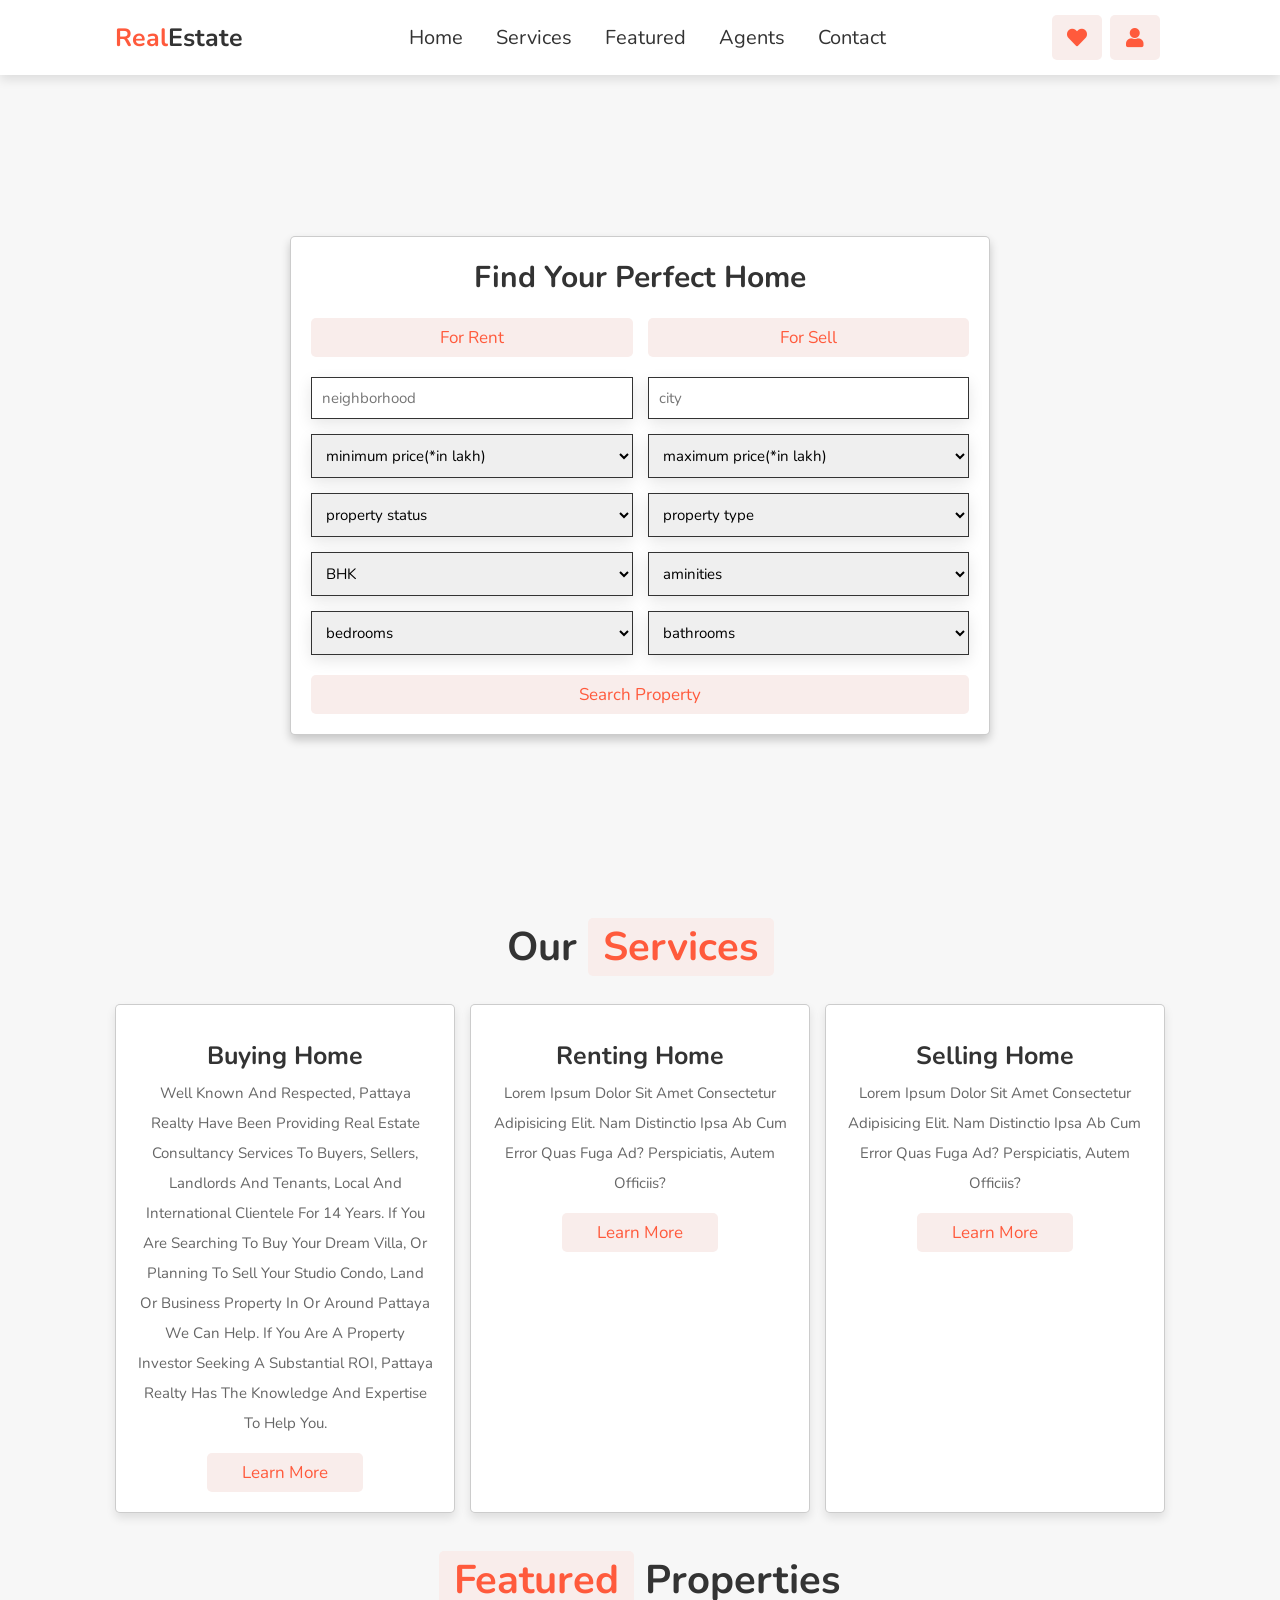
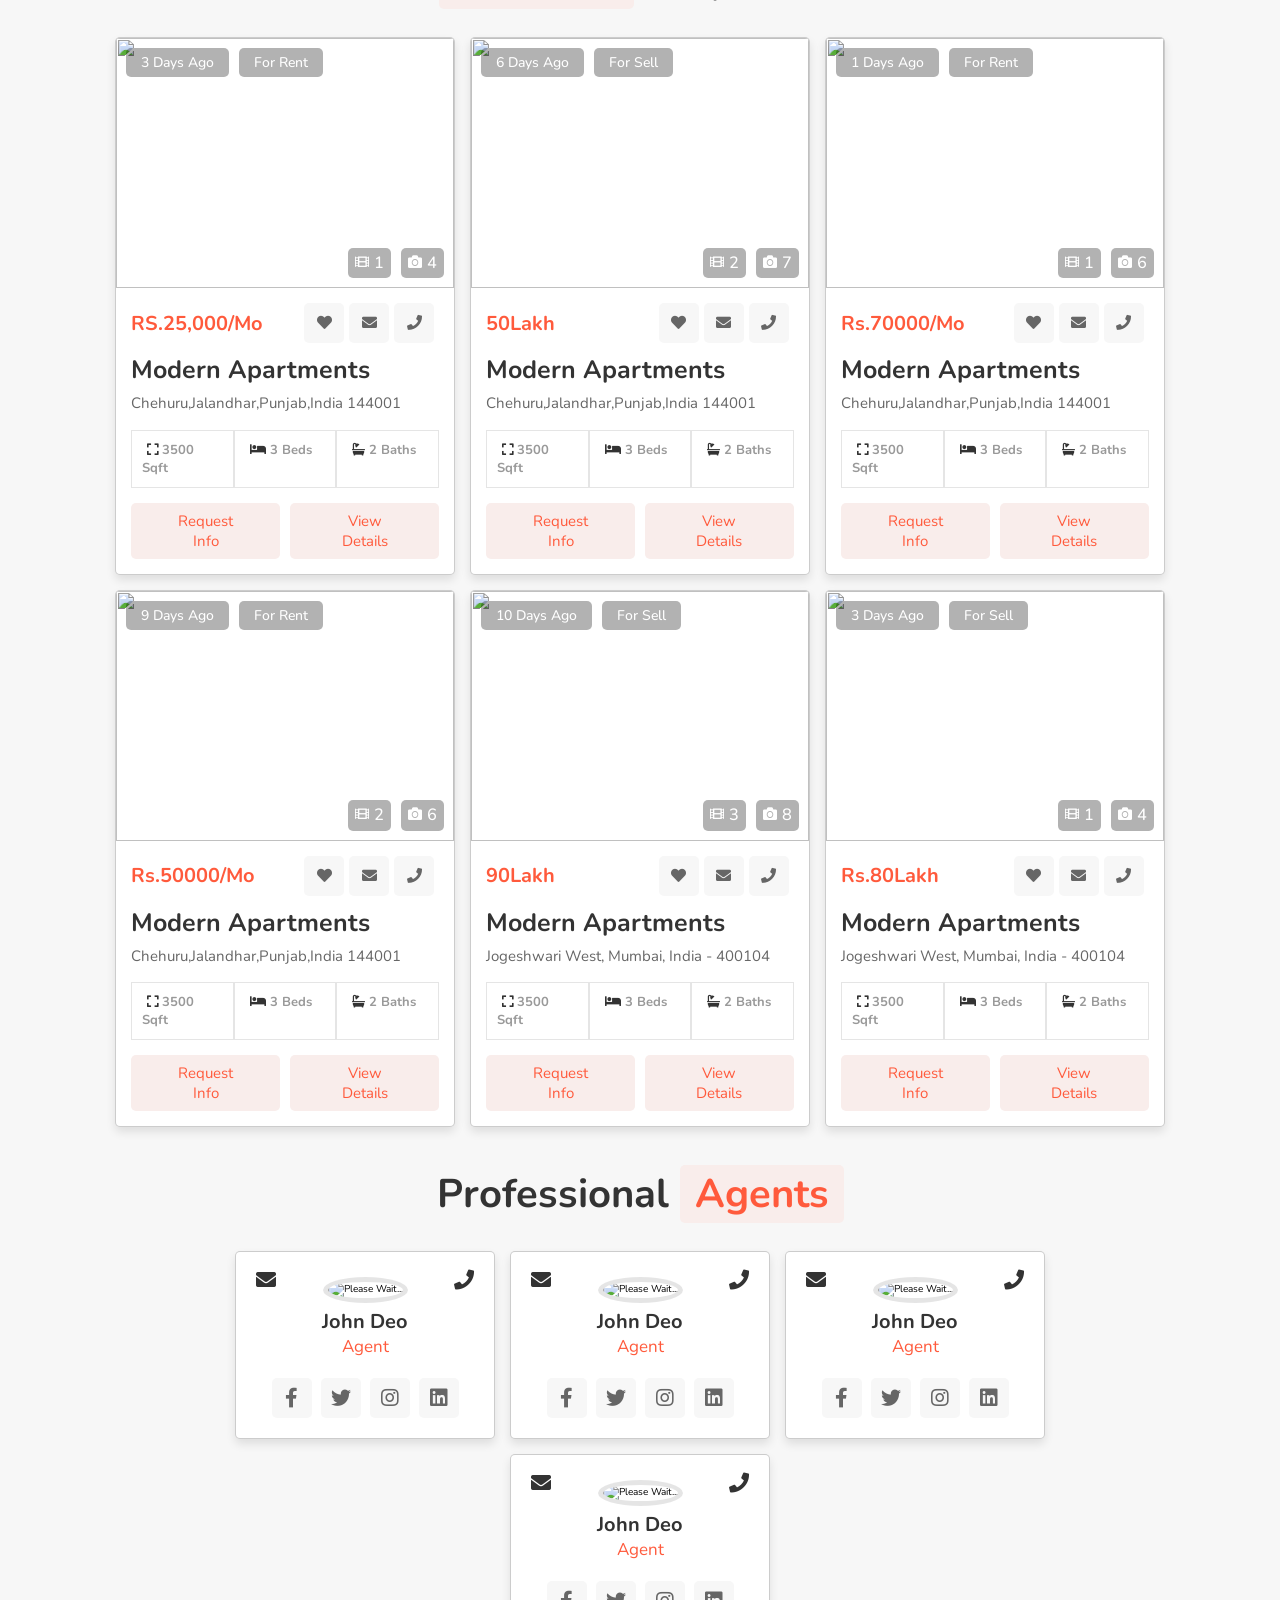
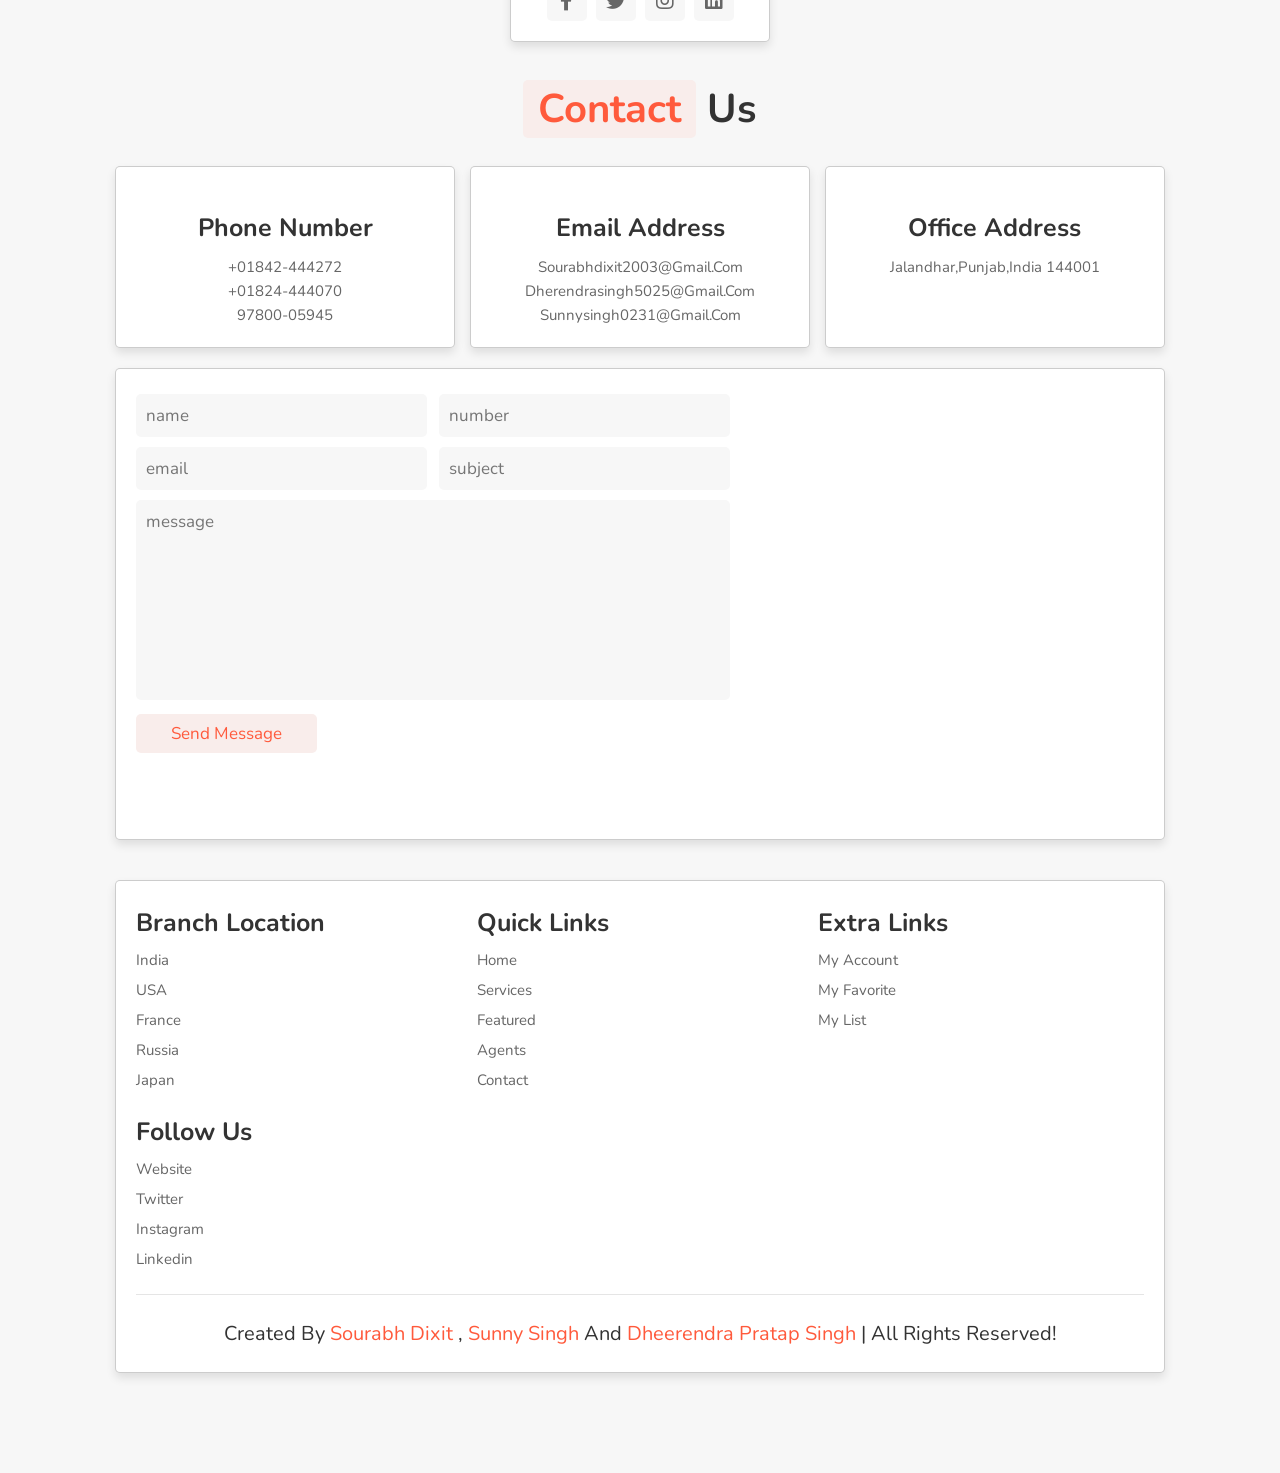
==== index.html @ 52d99267 "Update and rename Realestate.html to index.html" ====
<!DOCTYPE html>
<html lang="en">
<head>
    <meta charset="UTF-8">
    <meta http-equiv="X-UA-Compatible" content="IE=edge">
    <meta name="viewport" content="width=device-width, initial-scale=1.0">
    <title>complete responsive real estate website design tutorial</title>

    <!-- font awesome cdn link  -->
    <link rel="stylesheet" href="https://cdnjs.cloudflare.com/ajax/libs/font-awesome/5.15.3/css/all.min.css">

    <!-- custom css file link  -->
    <link rel="stylesheet" href="Realestate.css">

</head>
<body>
    
<!-- header section starts  -->

<header>

    <a href="#" class="logo"><span>real</span>Estate</a>

    <nav class="navbar">
        <a href="#home">home</a>
        <a href="#services">services</a>
        <a href="#featured">featured</a>
        <a href="#agents">agents</a>
        <a href="#contact">contact</a>
    </nav>

    <div class="icons">
        <div id="menu-bars" class="fas fa-bars"></div>
        <a href="#" class="fas fa-heart"></a>
        <a href="#" class="fas fa-user"></a>
    </div>

</header>

<!-- header section ends -->

<!-- home section starts  -->

<section class="home" id="home">

    <form action="">

        <h3>find your perfect home</h3>

        <div class="buttons-container">
            <a href="#" class="btn">for rent</a>
            <a href="#" class="btn">for sell</a>
        </div>

        <div class="inputBox">
            <input type="search" name="" placeholder="neighborhood" id="">
            <input type="search" name="" placeholder="city" id="">
            <select name="" id="">
                <option value="" disabled hidden selected>minimum price(*in lakh)</option>
                <option value="10Lakh">10Lakh</option>
                <option value="20Lakh">20Lakh</option>
                <option value="30Lakh">30Lakh</option>
                <option value="40Lakh">40Lakh</option>
                <option value="50Lakh">50Lakh</option>
                <option value="60Lakh">60Lakh</option>
                <option value="70Lakh">70Lakh</option>
        
            </select>
            <select name="" id="">
                <option value="" disabled hidden selected>maximum price(*in lakh)</option>
                <option value="20Lakh">20Lakh</option>
                <option value="40Lakh">40Lakh</option>
                <option value="60Lakh">60Lakh</option>
                <option value="80Lakh">80Lakh</option>
                <option value="100Lakh">100Lakh</option>
                <option value="120Lakh">120Lakh</option>
                <option value="150Lakh">150Lakh</option>
                
            </select>
            <select name="" id="">
                <option value="" disabled hidden selected>property status</option>
                <option value="Ready To Move">Ready To Move</option>
                <option value="under construction">under construction</option>
                <option value="furnished">furnished</option>
                <option value="semi-furnished">semi-furnished</option>
                <option value="unfurnished">unfurnished</option>
            </select>
            <select name="" id="">
                <option value="" disabled hidden selected>property type</option>
                <option value="flat">flat</option>
                <option value="house">house</option>
                <option value="shop">shop</option>
                <option value="warehouse">warehouse</option>
                <option value="land">land</option>
            </select>
            <select name="" id="">
                <option value="" disabled hidden selected>BHK</option>
                <option value="1 BHK">1 BHK</option>
                <option value="2 BHK">2 BHK</option>
                <option value="3 BHK">3 BHK</option>
                <option value="4 BHK">4 BHK</option>
                <option value="5 BHK">5 BHK</option>
            </select>
            <select name="" id="">
                <option value="" disabled hidden selected>aminities</option>
                <option value="parking space">parking space</option>
                <option value="swimming pool">swimming pool</option>
                <option value="playground">playground</option>
                <option value="security">security</option>
                <option value="all">all</option>
            </select>
            <select name="" id="">
                <option value="" disabled hidden selected>bedrooms</option>
                <option value="1 bedroom">1 bedroom</option>
                <option value="2 bedroom">2 bedroom</option>
                <option value="3 bedroom">3 bedroom</option>
                <option value="4 bedroom">4 bedroom</option>
                <option value="5 bedroom">5 bedroom</option>
            </select>
            <select name="" id="">
                <option value="" disabled hidden selected>bathrooms</option>
                <option value="1 bathroom">1 bathroom</option>
                <option value="2 bathroom">2 bathroom</option>
                <option value="3 bathroom">3 bathroom</option>
                <option value="4 bathroom">4 bathroom</option>
                <option value="5 bathroom">5 bathroom</option>
            </select>
        </div>

        <input type="submit" value="search property" class="btn">

    </form>

</section>

<!-- home section ends -->

<!-- services section starts  -->

<section class="services" id="services">

    <h1 class="heading"> our <span>services</span> </h1>

    <div class="box-container">

        <div class="box">
            <img src="images/s-1.png" alt="">
            <h3>buying home</h3>
            <p>Well known and respected, Pattaya Realty have been providing real estate consultancy services to buyers, sellers, landlords and tenants, local and international clientele for 14 years. If you are searching to buy your dream villa, or planning to sell your studio condo, land or business property in or around Pattaya we can help. If you are a property investor seeking a substantial ROI, Pattaya Realty has the knowledge and expertise to help you.

            </p>
            <a href="#" class="btn">learn more</a>
        </div>

        <div class="box">
            <img src="images/s-2.png" alt="">
            <h3>renting home</h3>
            <p>Lorem ipsum dolor sit amet consectetur adipisicing elit. Nam distinctio ipsa ab cum error quas fuga ad? Perspiciatis, autem officiis?</p>
            <a href="#" class="btn">learn more</a>
        </div>

        <div class="box">
            <img src="images/s-3.png" alt="">
            <h3>selling home</h3>
            <p>Lorem ipsum dolor sit amet consectetur adipisicing elit. Nam distinctio ipsa ab cum error quas fuga ad? Perspiciatis, autem officiis?</p>
            <a href="#" class="btn">learn more</a>
        </div>

    </div>

</section>

<!-- services section ends -->

<!-- featured section starts  -->

<section class="featured" id="featured">

    <h1 class="heading"> <span>featured</span> properties </h1>

    <div class="box-container">

        <div class="box">
            <div class="image-container">
                <img src="s" alt="">
                <div class="info">
                    <h3>3 days ago</h3>
                    <h3>for rent</h3>
                </div>
                <div class="icons">
                    <a href="#" class="fas fa-film"><h3>1</h3></a>
                    <a href="#" class="fas fa-camera"><h3>4</h3></a>
                </div>
            </div>
            <div class="content">
                <div class="price">
                    <h3>RS.25,000/mo</h3>
                    <a href="#" class="fas fa-heart"></a>
                    <a href="#" class="fas fa-envelope"></a>
                    <a href="#" class="fas fa-phone"></a>
                </div>
                <div class="location">
                    <h3>modern apartments</h3>
                    <p>chehuru,Jalandhar,punjab,India 144001</p>
                </div>
                <div class="details">
                    <h3> <i class="fas fa-expand"></i> 3500 sqft </h3>
                    <h3> <i class="fas fa-bed"></i> 3 beds </h3>
                    <h3> <i class="fas fa-bath"></i> 2 baths </h3>
                </div>
                <div class="buttons">
                    <a href="#" class="btn">request info</a>
                    <a href="#" class="btn">view details</a>
                </div>
            </div>
        </div>

        <div class="box">
            <div class="image-container">
                <img src="images/img-2.jpg" alt="">
                <div class="info">
                    <h3>6 days ago</h3>
                    <h3>for sell</h3>
                </div>
                <div class="icons">
                    <a href="#" class="fas fa-film"><h3>2</h3></a>
                    <a href="#" class="fas fa-camera"><h3>7</h3></a>
                </div>
            </div>
            <div class="content">
                <div class="price">
                    <h3>50Lakh</h3>
                    <a href="#" class="fas fa-heart"></a>
                    <a href="#" class="fas fa-envelope"></a>
                    <a href="#" class="fas fa-phone"></a>
                </div>
                <div class="location">
                    <h3>modern apartments</h3>
                    <p>chehuru,Jalandhar,punjab,India 144001</p>
                </div>
                <div class="details">
                    <h3> <i class="fas fa-expand"></i> 3500 sqft </h3>
                    <h3> <i class="fas fa-bed"></i> 3 beds </h3>
                    <h3> <i class="fas fa-bath"></i> 2 baths </h3>
                </div>
                <div class="buttons">
                    <a href="#" class="btn">request info</a>
                    <a href="#" class="btn">view details</a>
                </div>
            </div>
        </div>

        <div class="box">
            <div class="image-container">
                <img src="images/img-3.jpg" alt="">
                <div class="info">
                    <h3>1 days ago</h3>
                    <h3>for rent</h3>
                </div>
                <div class="icons">
                    <a href="#" class="fas fa-film"><h3>1</h3></a>
                    <a href="#" class="fas fa-camera"><h3>6</h3></a>
                </div>
            </div>
            <div class="content">
                <div class="price">
                    <h3>Rs.70000/mo</h3>
                    <a href="#" class="fas fa-heart"></a>
                    <a href="#" class="fas fa-envelope"></a>
                    <a href="#" class="fas fa-phone"></a>
                </div>
                <div class="location">
                    <h3>modern apartments</h3>
                    <p>chehuru,Jalandhar,punjab,India 144001</p>
                </div>
                <div class="details">
                    <h3> <i class="fas fa-expand"></i> 3500 sqft </h3>
                    <h3> <i class="fas fa-bed"></i> 3 beds </h3>
                    <h3> <i class="fas fa-bath"></i> 2 baths </h3>
                </div>
                <div class="buttons">
                    <a href="#" class="btn">request info</a>
                    <a href="#" class="btn">view details</a>
                </div>
            </div>
        </div>

        <div class="box">
            <div class="image-container">
                <img src="images/img-4.jpg" alt="">
                <div class="info">
                    <h3>9 days ago</h3>
                    <h3>for rent</h3>
                </div>
                <div class="icons">
                    <a href="#" class="fas fa-film"><h3>2</h3></a>
                    <a href="#" class="fas fa-camera"><h3>6</h3></a>
                </div>
            </div>
            <div class="content">
                <div class="price">
                    <h3>Rs.50000/mo</h3>
                    <a href="#" class="fas fa-heart"></a>
                    <a href="#" class="fas fa-envelope"></a>
                    <a href="#" class="fas fa-phone"></a>
                </div>
                <div class="location">
                    <h3>modern apartments</h3>
                    <p>chehuru,Jalandhar,punjab,India 144001</p>
                </div>
                <div class="details">
                    <h3> <i class="fas fa-expand"></i> 3500 sqft </h3>
                    <h3> <i class="fas fa-bed"></i> 3 beds </h3>
                    <h3> <i class="fas fa-bath"></i> 2 baths </h3>
                </div>
                <div class="buttons">
                    <a href="#" class="btn">request info</a>
                    <a href="#" class="btn">view details</a>
                </div>
            </div>
        </div>

        <div class="box">
            <div class="image-container">
                <img src="images/img-5.jpg" alt="">
                <div class="info">
                    <h3>10 days ago</h3>
                    <h3>for sell</h3>
                </div>
                <div class="icons">
                    <a href="#" class="fas fa-film"><h3>3</h3></a>
                    <a href="#" class="fas fa-camera"><h3>8</h3></a>
                </div>
            </div>
            <div class="content">
                <div class="price">
                    <h3>90Lakh</h3>
                    <a href="#" class="fas fa-heart"></a>
                    <a href="#" class="fas fa-envelope"></a>
                    <a href="#" class="fas fa-phone"></a>
                </div>
                <div class="location">
                    <h3>modern apartments</h3>
                    <p>jogeshwari west, mumbai, india - 400104</p>
                </div>
                <div class="details">
                    <h3> <i class="fas fa-expand"></i> 3500 sqft </h3>
                    <h3> <i class="fas fa-bed"></i> 3 beds </h3>
                    <h3> <i class="fas fa-bath"></i> 2 baths </h3>
                </div>
                <div class="buttons">
                    <a href="#" class="btn">request info</a>
                    <a href="#" class="btn">view details</a>
                </div>
            </div>
        </div>

        <div class="box">
            <div class="image-container">
                <img src="images/img-6.jpg" alt="">
                <div class="info">
                    <h3>3 days ago</h3>
                    <h3>for sell</h3>
                </div>
                <div class="icons">
                    <a href="#" class="fas fa-film"><h3>1</h3></a>
                    <a href="#" class="fas fa-camera"><h3>4</h3></a>
                </div>
            </div>
            <div class="content">
                <div class="price">
                    <h3>Rs.80Lakh</h3>
                    <a href="#" class="fas fa-heart"></a>
                    <a href="#" class="fas fa-envelope"></a>
                    <a href="#" class="fas fa-phone"></a>
                </div>
                <div class="location">
                    <h3>modern apartments</h3>
                    <p>jogeshwari west, mumbai, india - 400104</p>
                </div>
                <div class="details">
                    <h3> <i class="fas fa-expand"></i> 3500 sqft </h3>
                    <h3> <i class="fas fa-bed"></i> 3 beds </h3>
                    <h3> <i class="fas fa-bath"></i> 2 baths </h3>
                </div>
                <div class="buttons">
                    <a href="#" class="btn">request info</a>
                    <a href="#" class="btn">view details</a>
                </div>
            </div>
        </div>

    </div>
    
</section>

<!-- featured section ends -->

<!-- agents section starts  -->

<section class="agents" id="agents">

    <h1 class="heading"> professional <span>agents</span> </h1>

    <div class="box-container">

        <div class="box">
            <a href="#" class="fas fa-envelope"></a>
            <a href="#" class="fas fa-phone"></a>
            <img src="C:\Users\sourabh\Pictures\images\pic-1.jpg" alt="Please wait...">
            <h3>john deo</h3>
            <span>agent</span>
            <div class="share">
                <a href="#" class="fab fa-facebook-f"></a>
                <a href="#" class="fab fa-twitter"></a>
                <a href="#" class="fab fa-instagram"></a>
                <a href="#" class="fab fa-linkedin"></a>
            </div>
        </div>

        <div class="box">
            <a href="#" class="fas fa-envelope"></a>
            <a href="#" class="fas fa-phone"></a>
            <img src="images/pic-2.png" alt="Please wait...">
            <h3>john deo</h3>
            <span>agent</span>
            <div class="share">
                <a href="#" class="fab fa-facebook-f"></a>
                <a href="#" class="fab fa-twitter"></a>
                <a href="#" class="fab fa-instagram"></a>
                <a href="#" class="fab fa-linkedin"></a>
            </div>
        </div>

        <div class="box">
            <a href="#" class="fas fa-envelope"></a>
            <a href="#" class="fas fa-phone"></a>
            <img src="images/pic-3.png" alt="Please wait...">
            <h3>john deo</h3>
            <span>agent</span>
            <div class="share">
                <a href="#" class="fab fa-facebook-f"></a>
                <a href="#" class="fab fa-twitter"></a>
                <a href="#" class="fab fa-instagram"></a>
                <a href="#" class="fab fa-linkedin"></a>
            </div>
        </div>

        <div class="box">
            <a href="#" class="fas fa-envelope"></a>
            <a href="#" class="fas fa-phone"></a>
            <img src="C:\Users\sourabh\Pictures\images\pic-4.jpg" alt="Please wait...">
            <h3>john deo</h3>
            <span>agent</span>
            <div class="share">
                <a href="#" class="fab fa-facebook-f"></a>
                <a href="#" class="fab fa-twitter"></a>
                <a href="#" class="fab fa-instagram"></a>
                <a href="#" class="fab fa-linkedin"></a>
            </div>
        </div>

    </div>

</section>

<!-- agents section ends -->

<!-- contact section starts  -->

<section class="contact" id="contact">

<h1 class="heading"> <span>contact</span> us </h1>

<div class="icons-container">

    <div class="icons">
        <img src="images/icon-1.png" alt="">
        <h3>phone number</h3>
        <p>+01842-444272</p>
        <p>+01824-444070</p>
        <p>97800-05945</p>
    </div>

    <div class="icons">
        <img src="images/icon-2.png" alt="">
        <h3>email address</h3>
        <p>sourabhdixit2003@gmail.com</p>
        <p>dherendrasingh5025@gmail.com</p>
        <p>sunnysingh0231@gmail.com</p>
    </div>

     <div class="icons">
        <img src="images/icon-3.png" alt="">
        <h3>office address</h3>
        <p>Jalandhar,Punjab,India 144001</p>
    </div>

</div>

<div class="row">

    <form action="">
        <div class="inputBox">
            <input type="text" placeholder="name">
            <input type="number" placeholder="number">
        </div>
        <div class="inputBox">
            <input type="email" placeholder="email">
            <input type="text" placeholder="subject">
        </div>
        <textarea name="" placeholder="message" id="" cols="30" rows="10"></textarea>
        <input type="submit" value="send message" class="btn">
    </form>

    <iframe class="map" src="https://www.google.com/maps/embed?pb=!1m18!1m12!1m3!1d27276.273589009288!2d75.60319703778879!3d31.288977312574286!2m3!1f0!2f0!3f0!3m2!1i1024!2i768!4f13.1!3m3!1m2!1s0x391a5be0f6e4a2cd%3A0x93fe0a8830d35c79!2sJalandhar%20Cantt%2C%20Jalandhar%2C%20Punjab!5e0!3m2!1sen!2sin!4v1669712385983!5m2!1sen!2sin" width="900" height="450" style="border:0;" allowfullscreen="" loading="lazy" referrerpolicy="no-referrer-when-downgrade"></iframe>

</div>

</section>

<!-- contact section ends -->

<!-- footer section starts  -->

<section class="footer">

    <div class="footer-container">

        <div class="box-container">

            <div class="box">
                <h3>branch location</h3>
                <a href="#">india</a>
                <a href="#">USA</a>
                <a href="#">france</a>
                <a href="#">russia</a>
                <a href="#">japan</a>
            </div> 
            
            <div class="box">
                <h3>quick links</h3>
                <a href="#">home</a>
                <a href="#">services</a>
                <a href="#">featured</a>
                <a href="#">agents</a>
                <a href="#">contact</a>
            </div> 

            <div class="box">
                <h3>extra links</h3>
                <a href="#">my account</a>
                <a href="#">my favorite</a>
                <a href="#">my list</a>
            </div> 

            <div class="box">
                <h3>follow us</h3>
                <a href="https://www.richdad.com/">Website</a>
                <a href="#">twitter</a>
                <a href="#">instagram</a>
                <a href="#">linkedin</a>
            </div> 

        </div>

        <div class="credit">created by <span> Sourabh Dixit</span> , <span> Sunny Singh </span> and <span>Dheerendra Pratap Singh </span> | all rights reserved! </div>

    </div>

</section>

<!-- footer section ends -->


















<!-- javascript part  -->
<script>

let menu = document.querySelector('#menu-bars');
let navbar = document.querySelector('.navbar');

menu.onclick = () =>{
    navbar.classList.toggle('active');
    menu.classList.toggle('fa-times');
}



</script>

</body>
</html>
---- Realestate.css ----
@import url('https://fonts.googleapis.com/css2?family=Nunito:wght@200;300;400;600;700&display=swap');

:root{
    --red:#ff5a3c;
    --light-red:#f9edeb;
}

*{
    font-family: 'Nunito', sans-serif;
    margin:0; padding:0;
    box-sizing: border-box;
    outline: none; border:none;
    text-decoration: none;
    text-transform: capitalize;
}

html{
    font-size: 62.5%;
    overflow-x: hidden;
    scroll-behavior: smooth;
    scroll-padding-top: 7rem;
}

body{
    background:#f7f7f7;
}

section{
    padding:2rem 9%;
}

.btn{
    margin-top: 1rem;
    display: inline-block;
    padding:.8rem 3.5rem;
    border-radius: .5rem;
    font-size: 1.7rem;
    color:var(--red);
    background:var(--light-red);
    cursor: pointer;
    text-align: center;
}

.btn:hover{
    background:var(--red);
    color:#fff;
}

.heading{
    text-align: center;
    color:#333;
    font-size: 4rem;
    padding-bottom: 3rem;
}

.heading span{
    color:var(--red);
    background:var(--light-red);
    border-radius: .5rem;
    padding:.2rem 1.5rem;
}

header{
    position: fixed;
    top:0; left:0; right:0;
    z-index: 1000;
    background:#fff;
    padding:1.5rem 9%;
    box-shadow: 0 .5rem 1rem rgba(0,0,0,.1);
    display: flex;
    align-items: center;
    justify-content: space-between;
}

header .logo{
    font-weight: bolder;
    font-size: 2.5rem;
    color:#333;
}

header .logo span{
    color:var(--red);
}

header .navbar a{
    color:#333;
    font-size: 2rem;
    padding:0 1.5rem;
}

header .navbar a:hover{
    color:var(--red);
}

header .icons #menu-bars,
header .icons a{
    height:4.5rem;
    line-height: 4.5rem;
    width:5rem;
    font-size: 2rem;
    margin-right: .5rem;
    border-radius: .5rem;
    color:var(--red);
    background:var(--light-red);
    text-align: center;
}

header .icons #menu-bars:hover,
header .icons a:hover{
    background-color:var(--red);
    color:#fff;
}

header .icons #menu-bars{
    display: none;
}

.home{
    min-height: 100vh;
    background:url(../images/home-bg.jpg) no-repeat;
    background-size: cover;
    background-position: center;
    background-attachment: fixed;
    display: flex;
    align-items: center;
    justify-content: center;
}

.home form{
    margin-top: 7rem;
    background:#fff;
    border-radius: .5rem;
    box-shadow: 0 .5rem 1rem rgba(0,0,0,.2);
    border:.1rem solid rgba(0,0,0,.2);
    width:70rem;
    padding:2rem;
}

.home form h3{
    text-align: center;
    color:#333;
    font-size: 3rem;
}

.home form .buttons-container{
    display: flex;
    gap:1.5rem;
}

.home form .buttons-container .btn{
    flex:1;
}

.home form .inputBox{
    display: flex;
    flex-wrap: wrap;
    gap:1.5rem;
    margin-top: 2rem;
}

.home form .inputBox input,
.home form .inputBox select{
    flex:1 1 25rem;
    border:.1rem solid #333;
    box-shadow: 0 .5rem 1.5rem rgba(0,0,0,.1);
    font-size: 1.5rem;
    padding:1rem;
    text-transform: none;
}

.home form .btn{
    width: 100%;
    margin-top: 2rem;
}

.services .box-container{
    display: flex;
    flex-wrap: wrap;
    gap:1.5rem;
}

.services .box-container .box{
    flex:1 1 30rem;
    border-radius: .5rem;
    background:#fff;
    box-shadow: 0 .5rem 1rem rgba(0,0,0,.1);
    border:.1rem solid rgba(0,0,0,.2);
    text-align: center;
    padding:2rem;
}

.services .box-container .box h3{
    font-size: 2.5rem;
    color:#333;
}

.services .box-container .box p{
    font-size: 1.5rem;
    color:#666;
    padding:.5rem 0;
    line-height: 2;
}

.featured .box-container{
    display: flex;
    flex-wrap: wrap;
    gap:1.5rem;
}

.featured .box-container .box{
    border:.1rem solid rgba(0,0,0,.2);
    box-shadow: 0 .5rem 1rem rgba(0,0,0,.1);
    border-radius: .5rem;
    overflow:hidden;
    background:#fff;
    flex:1 1 30rem;
}

.featured .box-container .box .image-container{
    overflow:hidden;
    position: relative;
    width: 100%;
    height: 25rem;
}

.featured .box-container .box .image-container img{
    width: 100%;
    height: 100%;
    object-fit: cover;
    transition: .2s linear;
}

.featured .box-container .box:hover .image-container img{
    transform: scale(1.1);
}

.featured .box-container .box .image-container .info{
    position: absolute;
    top:1rem; left:0;
    display: flex;
}

.featured .box-container .box .image-container .info h3{
    font-weight: 500;
    font-size: 1.4rem;
    color:#fff;
    background:rgba(0,0,0,.3);
    border-radius: .5rem;
    padding:.5rem 1.5rem;
    margin-left: 1rem;
}

.featured .box-container .box .image-container .icons{
    position: absolute;
    bottom:1rem; right:0;
    display: flex;
}

.featured .box-container .box .image-container .icons a{
    font-size: 1.4rem;
    color:#fff;
    display: flex;
    border-radius: .5rem;
    background: rgba(0,0,0,.3);
    margin-right: 1rem;
    padding:.7rem;
}

.featured .box-container .box .image-container .icons a h3{
    font-weight: 500;
    padding-left: .5rem;
}

.featured .box-container .box .image-container .icons a:hover{
    background:var(--red);
}

.featured .box-container .box .content{
    padding:1.5rem;
}

.featured .box-container .box .content .price{
    display: flex;
    align-items: center;
}

.featured .box-container .box .content .price h3{
    color:var(--red);
    font-size: 2rem;
    margin-right: auto;
}

.featured .box-container .box .content .price a{
    color:#666;
    font-size: 1.5rem;
    margin-right: .5rem;
    border-radius: .5rem;
    height:4rem;
    width:4rem;
    line-height: 4rem;
    text-align: center;
    background:#f7f7f7;
}

.featured .box-container .box .content .price a:hover{
    background:var(--red);
    color:#fff;
}

.featured .box-container .box .content .location{
    padding:1rem 0;
}

.featured .box-container .box .content .location h3{
    font-size: 2.5rem;
    color:#333;
}

.featured .box-container .box .content .location p{
    font-size: 1.5rem;
    color:#666;
    line-height: 1.5;
    padding-top: .5rem;
}

.featured .box-container .box .content .details{
    padding:.5rem 0;
    display: flex;
}

.featured .box-container .box .content .details h3{
    flex:1;
    padding:1rem;
    border:.1rem solid rgba(0,0,0,.1);
    color:#999;
    font-size: 1.3rem;
}

.featured .box-container .box .content .details h3 i{
    color:#333;
    padding-left: .5rem;
}

.featured .box-container .box .content .buttons{
    display: flex;
    gap:1rem;
}

.featured .box-container .box .content .buttons .btn{
    flex:1;
    font-size: 1.5rem;
}

.agents .box-container{
    display: flex;
    flex-wrap: wrap;
    gap:1.5rem;
    justify-content: center;
}

.agents .box-container .box{
    background:#fff;
    text-align: center;
    border:.1rem solid rgba(0,0,0,.2);
    box-shadow: 0 .5rem 1rem rgba(0,0,0,.1);
    border-radius: .5rem;
    padding:2rem;
    position: relative;
    width:26rem;
}

.agents .box-container .box .fa-envelope{
    position: absolute;
    top:1.8rem; left:2rem;
    color:#333;
    font-size: 2rem;
}

.agents .box-container .box .fa-envelope:hover{
    color:var(--red);
}

.agents .box-container .box .fa-phone{
    position: absolute;
    top:1.8rem; right:2rem;
    color:#333;
    font-size: 2rem;
}

.agents .box-container .box .fa-phone:hover{
    color:var(--red);
}

.agents .box-container .box img{
    border-radius: 50%;
    box-shadow: 0 0 0 .5rem rgba(0,0,0,.1);
    object-fit: cover;
    height:10rem;
    width:10rem;
    margin:1rem 0;
}

.agents .box-container .box h3{
    font-size: 2rem;
    color:#333;
}

.agents .box-container .box span{
    font-size: 1.7rem;
    color:var(--red);
}

.agents .box-container .box .share{
    padding-top: 2rem;
}

.agents .box-container .box .share a{
    margin:0 .3rem;
    height:4rem;
    width:4rem;
    line-height: 4rem;
    background:#f7f7f7;
    color:#666;
    border-radius: .5rem;
    font-size: 2rem;
}

.agents .box-container .box .share a:hover{
    background:var(--red);
    color:#fff;
}

.contact .icons-container{
    display: flex;
    flex-wrap: wrap;
    gap:1.5rem;
    padding-bottom: 2rem;
}

.contact .icons-container .icons{
    flex:1 1 25rem;
    background: #fff;
    padding:2rem;
    border:.1rem solid rgba(0,0,0,.2);
    border-radius: .5rem;
    box-shadow: 0 .5rem 1rem rgba(0,0,0,.1);
    text-align: center;
}

.contact .icons-container .icons img{
    height:6rem;
}

.contact .icons-container .icons h3{
    font-size: 2.5rem;
    color:#333;
    padding:1rem 0;
}

.contact .icons-container .icons p{
    font-size: 1.5rem;
    color:#666;
    padding:.2rem 0;
}

.contact .row{
    background: #fff;
    border:.1rem solid rgba(0,0,0,.2);
    box-shadow: 0 .5rem 1rem rgba(0,0,0,.1);
    border-radius: .5rem;
    display: flex;
    flex-wrap: wrap-reverse;
    padding:1rem;
}

.contact .row form{
    flex:1 1 50rem;
    padding:.5rem 1rem;
}

.contact .row .map{
    flex:1 1 30rem;
    width:100%;
    padding:1rem;
}

.contact .row form .inputBox{
    display: flex;
    flex-wrap: wrap;
    justify-content: space-between;
}

.contact .row form textarea,
.contact .row form .inputBox input{
    margin-top: 1rem;
    padding:1rem;
    font-size: 1.7rem;
    color:#333;
    background: #f7f7f7;
    border-radius: .5rem;
    text-transform: none;
    width:49%;
}

.contact .row form textarea{
    width:100%;
    height:20rem;
    resize: none;
}

.contact .row form textarea:focus,
.contact .row form .inputBox input:focus{
    background-color: var(--light-red);
}

.footer .footer-container{
    background:#fff;
    border:.1rem solid rgba(0,0,0,.2);
    border-radius: .5rem;
    box-shadow: 0 .5rem 1rem rgba(0,0,0,.1);
    padding:2rem;
}
 
.footer .footer-container .box-container{
    display: flex;
    flex-wrap: wrap;
    gap:1.5rem;
}

.footer .footer-container .box-container .box{
    flex:1 1 25rem;
}

.footer .footer-container .box-container .box h3{
    font-size: 2.5rem;
    color:#333;
    padding:.5rem 0;
}

.footer .footer-container .box-container .box a{
    display: block;
    font-size: 1.5rem;
    color:#666;
    padding:.5rem 0;
}

.footer .footer-container .box-container .box a:hover{
    color:var(--red);
    text-decoration: underline;
}

.footer .footer-container .credit{
    margin-top: 2rem;
    padding:.5rem;
    padding-top: 2.5rem;
    font-size: 2rem;
    text-align: center;
    color:#333;
    border-top: .1rem solid rgba(0,0,0,.1);
}

.footer .footer-container .credit span{
    color:var(--red);
}

.footer .footer-container {
    margin-bottom: 8rem;
}













/* media queries  */
@media (max-width:991px){

    html{
        font-size:55%;
    }

    header{
        padding:1.5rem 1rem;
    }

    section{
        padding:1.5rem;
    }

}

@media (max-width:768px){

    header .icons #menu-bars{
        display: inline-block;
    }

    header .navbar{
        position: absolute;
        left:0; right:0; top:100%;
        background:#f7f7f7;
        border-top: .1rem solid #333;
        border-bottom: .1rem solid #333;
        transition: .2s linear;
        clip-path: polygon(0 0, 100% 0, 100% 0, 0 0);
    }

    header .navbar.active{
        clip-path: polygon(0 0, 100% 0, 100% 100%, 0% 100%);
    }

    header .navbar a{
        display: block;
        padding:1.5rem;
        margin:1.5rem;
        background:#fff;
        border:.1rem solid #333;
        box-shadow: 0 .5rem 1rem rgba(0,0,0,.1);
        border-radius: .5rem;
    }

}

@media (max-width:450px){

    html{
        font-size:50%;
    }

    .contact .row form .inputBox input{
        width: 100%;
    }

}
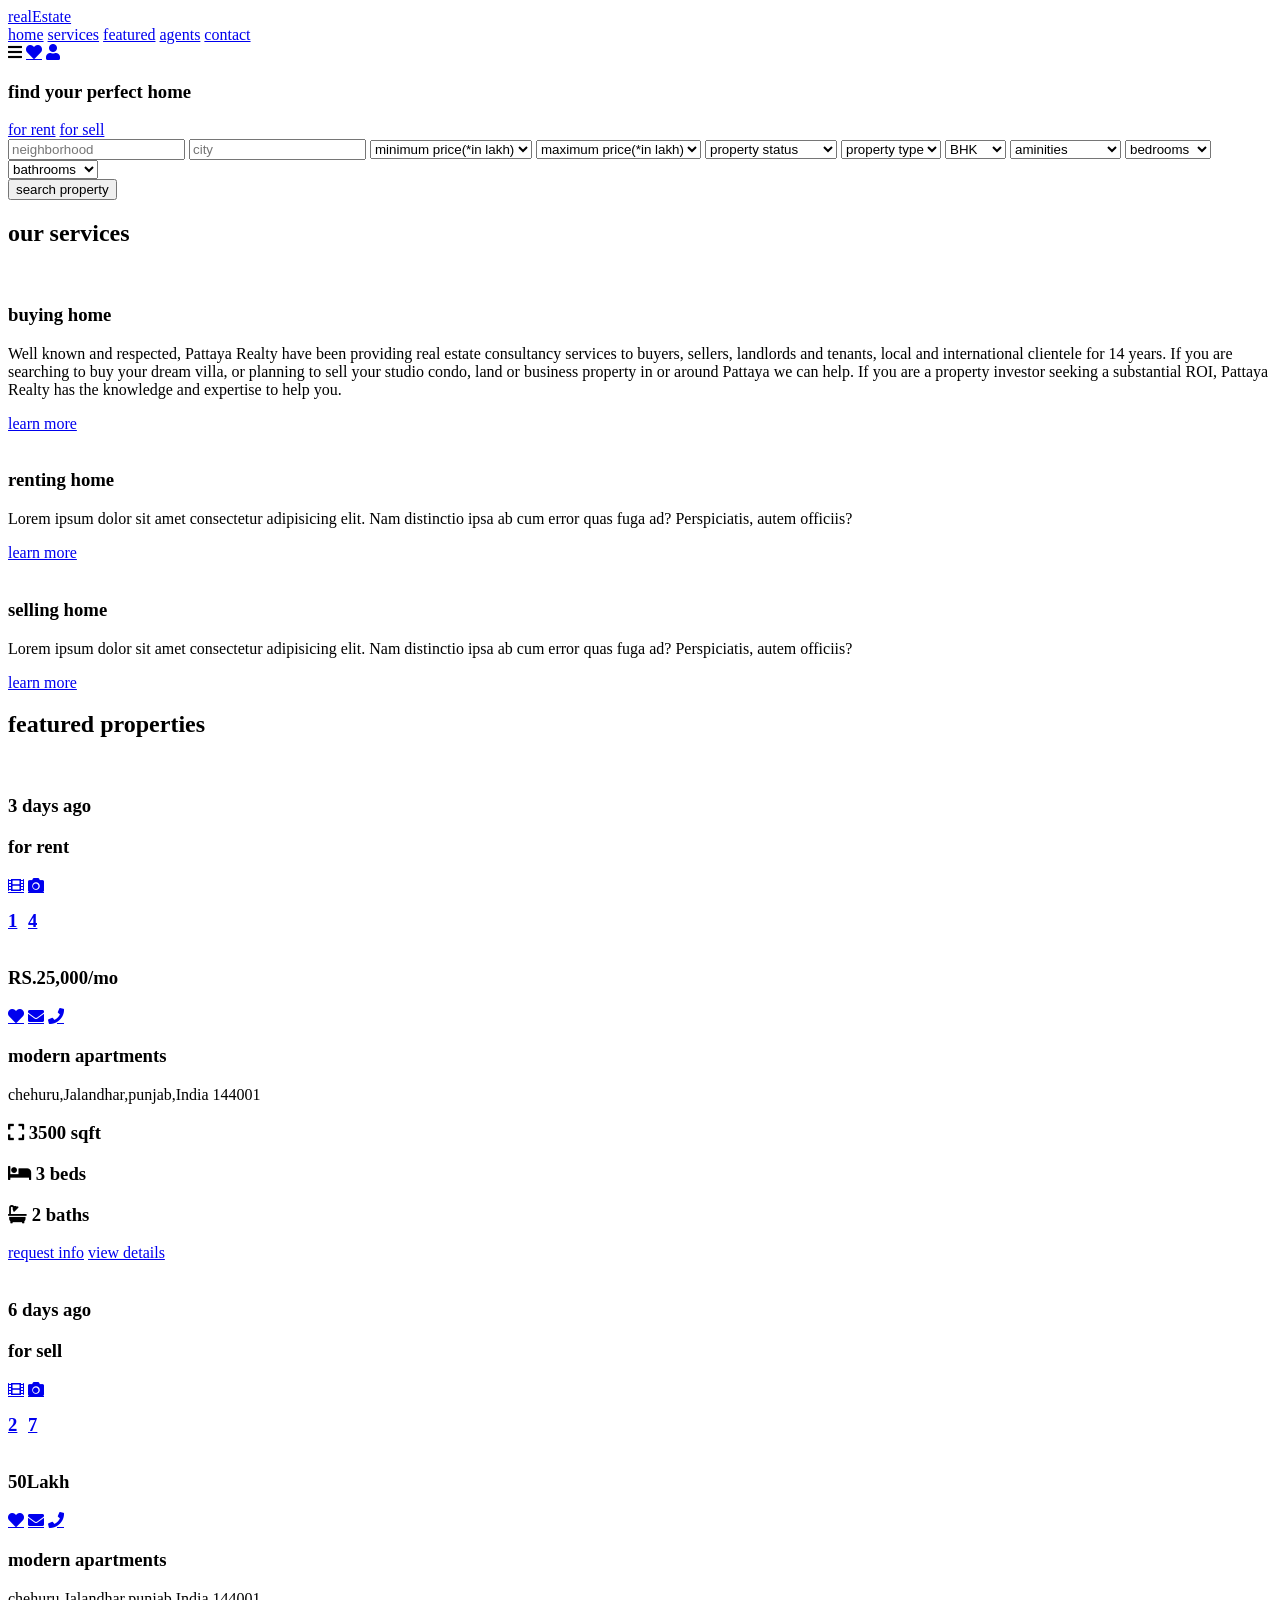
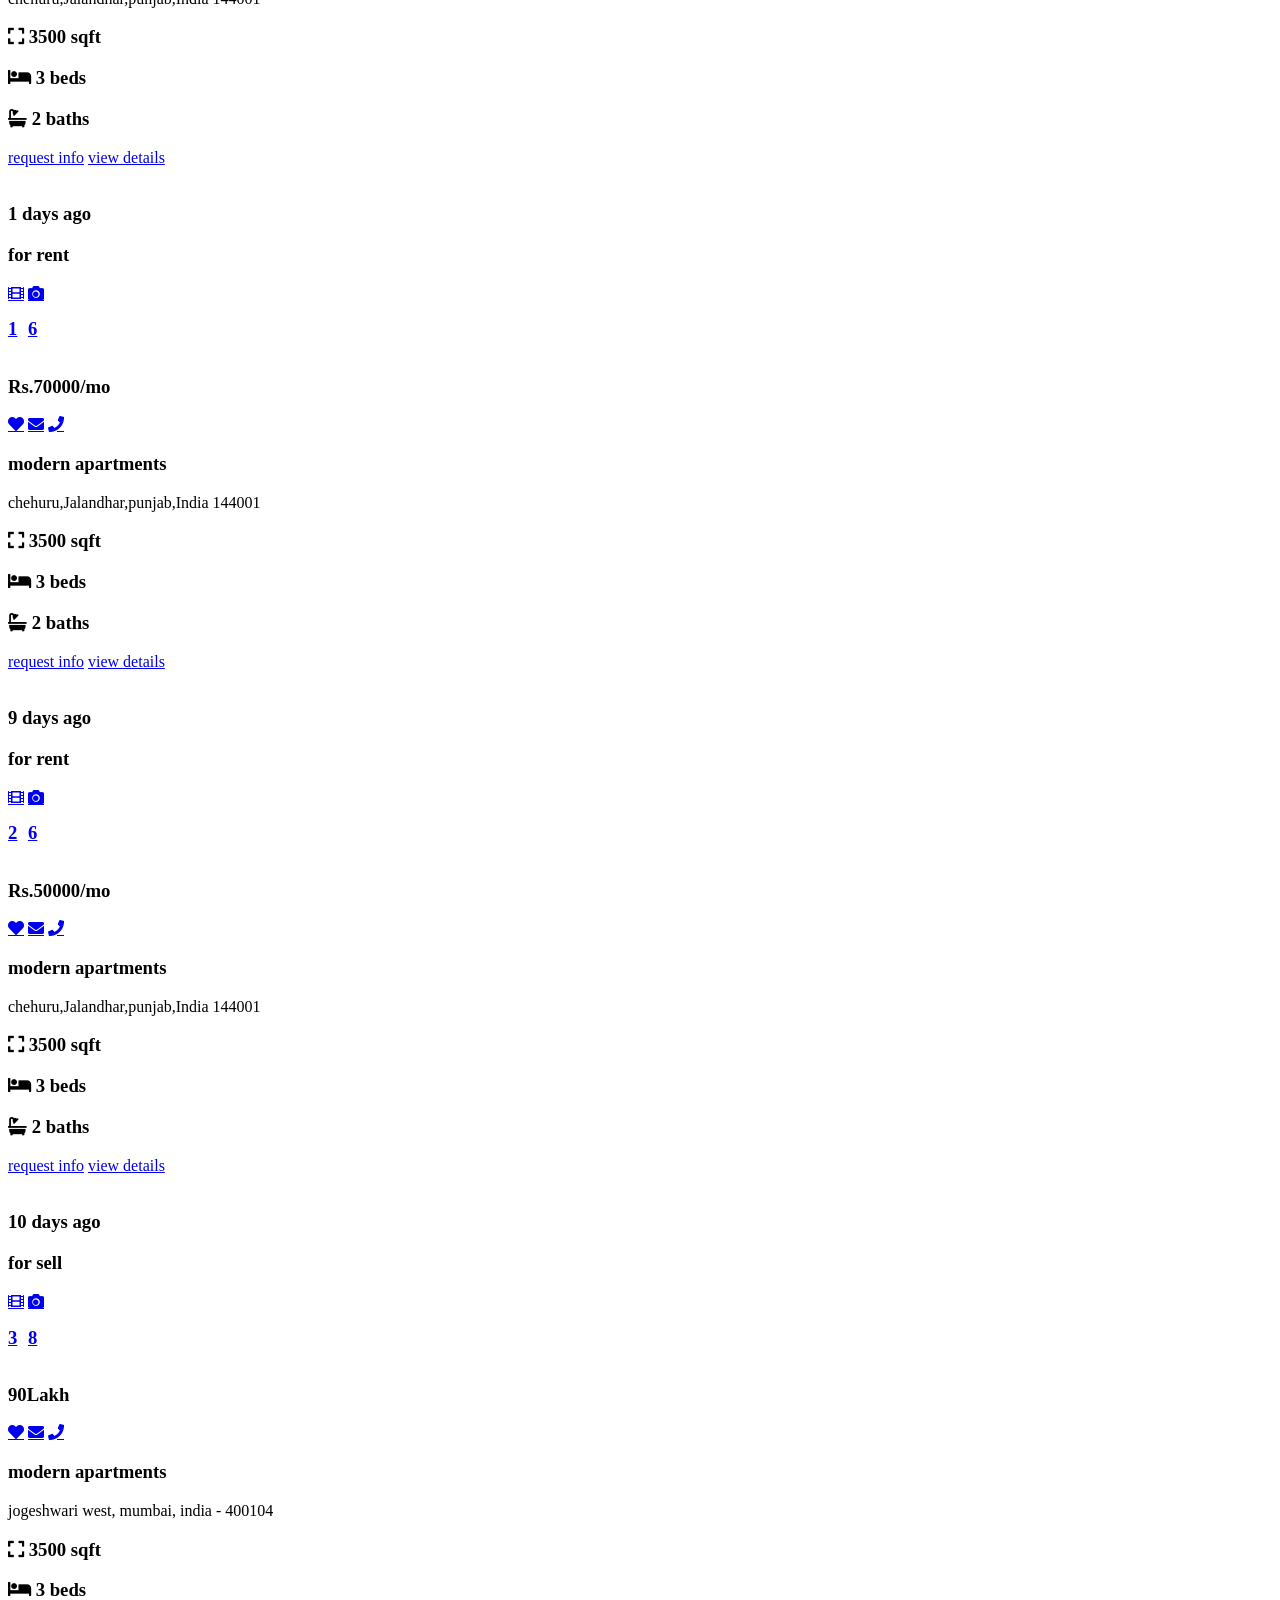
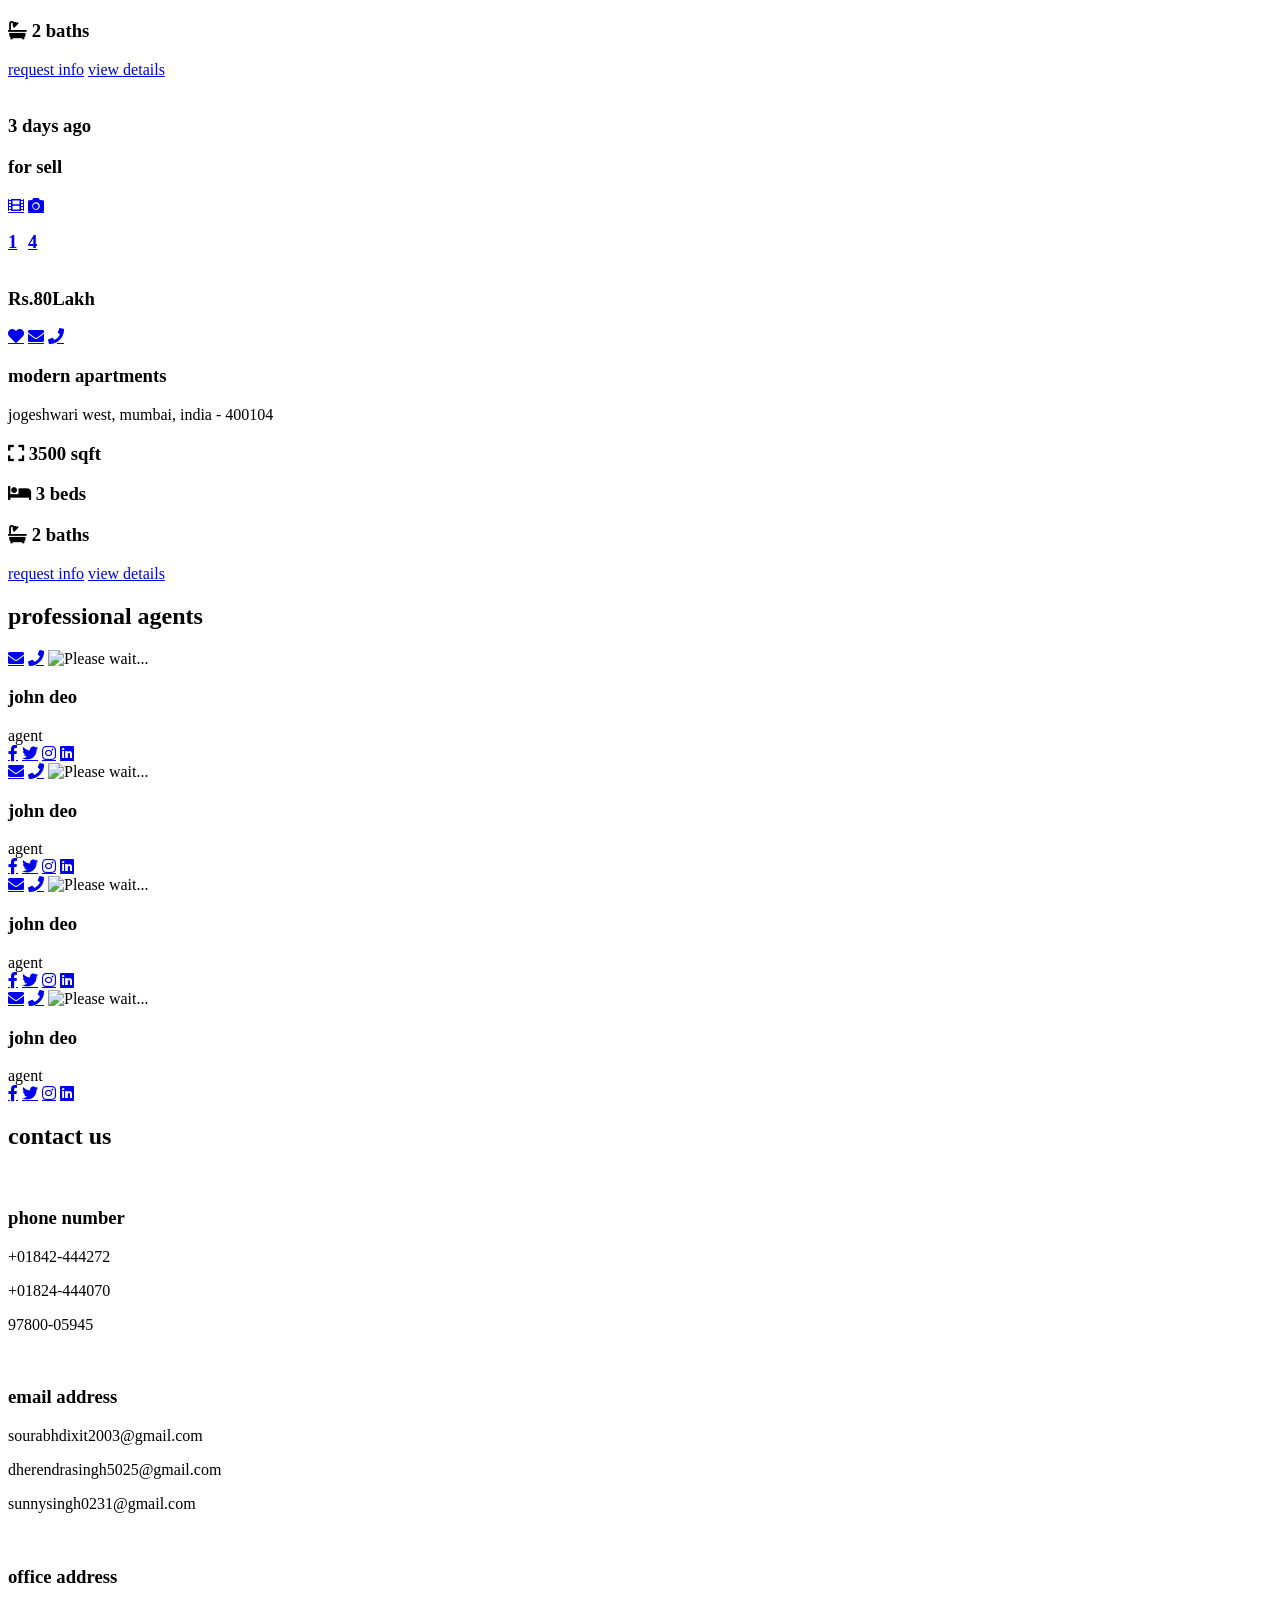
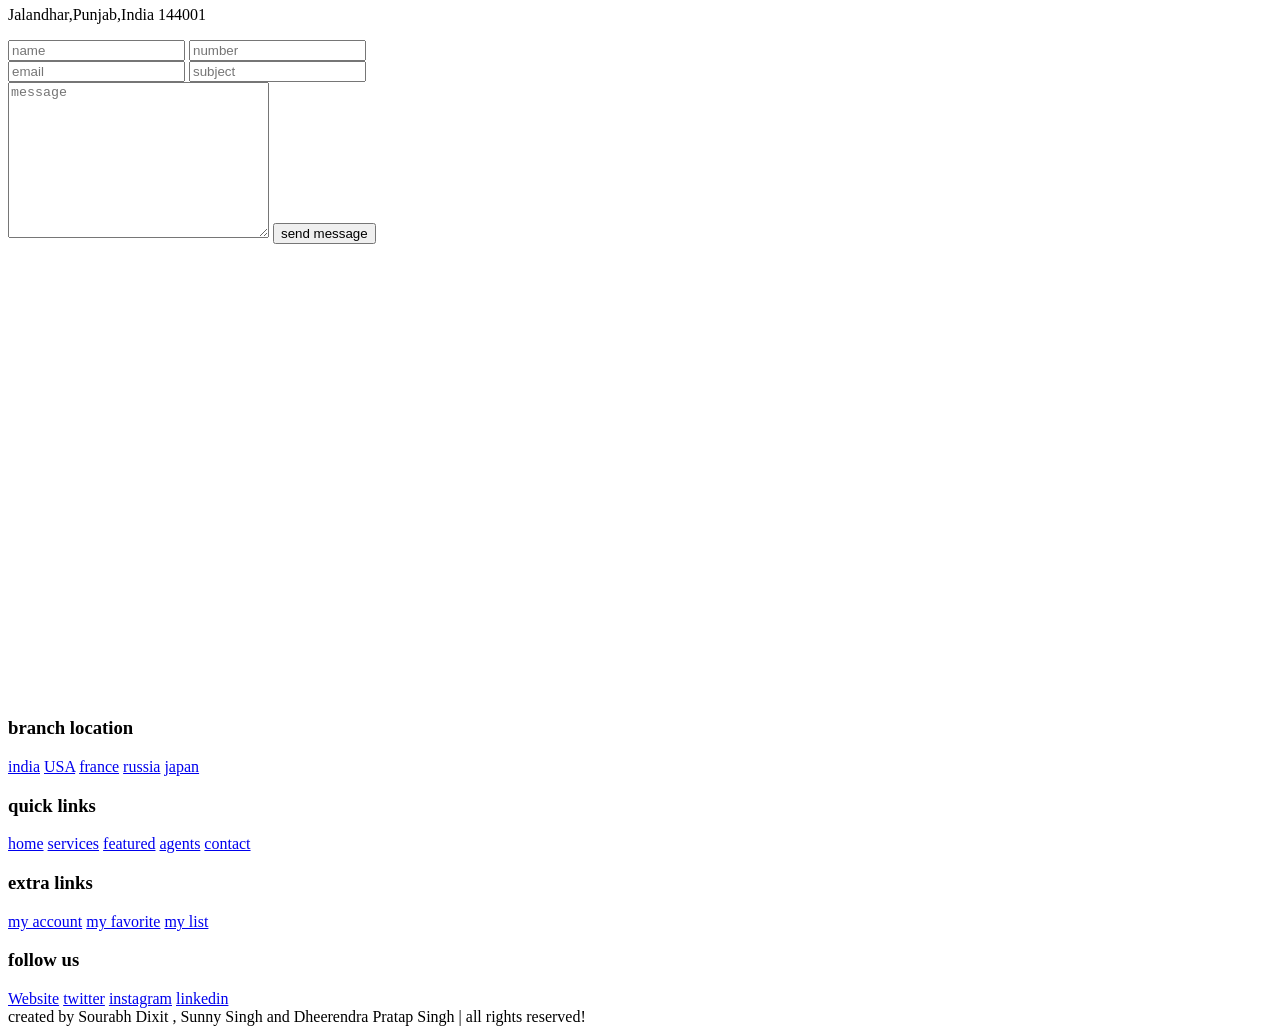
==== commit 2e293d4d: "Update index.html" ====
--- a/index.html
+++ b/index.html
@@ -10,7 +10,7 @@
     <link rel="stylesheet" href="https://cdnjs.cloudflare.com/ajax/libs/font-awesome/5.15.3/css/all.min.css">
 
     <!-- custom css file link  -->
-    <link rel="stylesheet" href="Realestate.css">
+    <link rel="stylesheet" href="index.css">
 
 </head>
 <body>
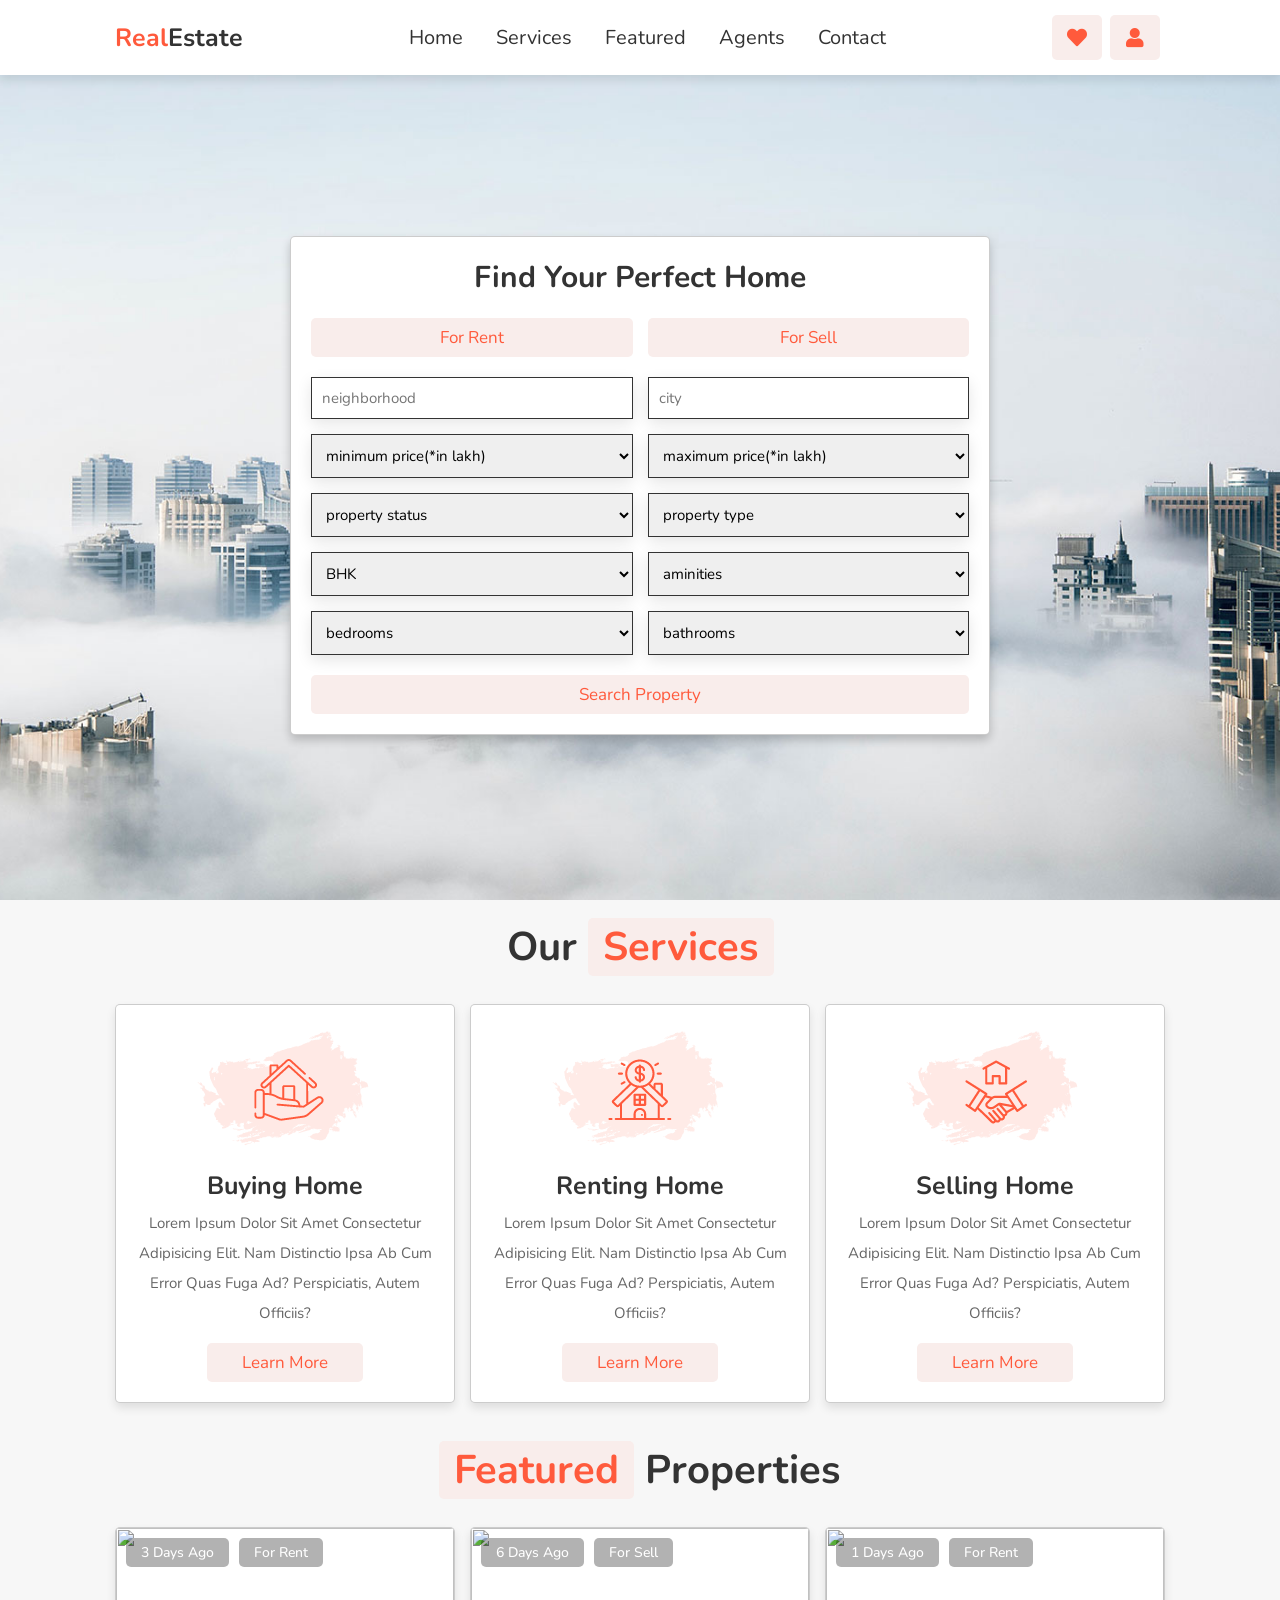
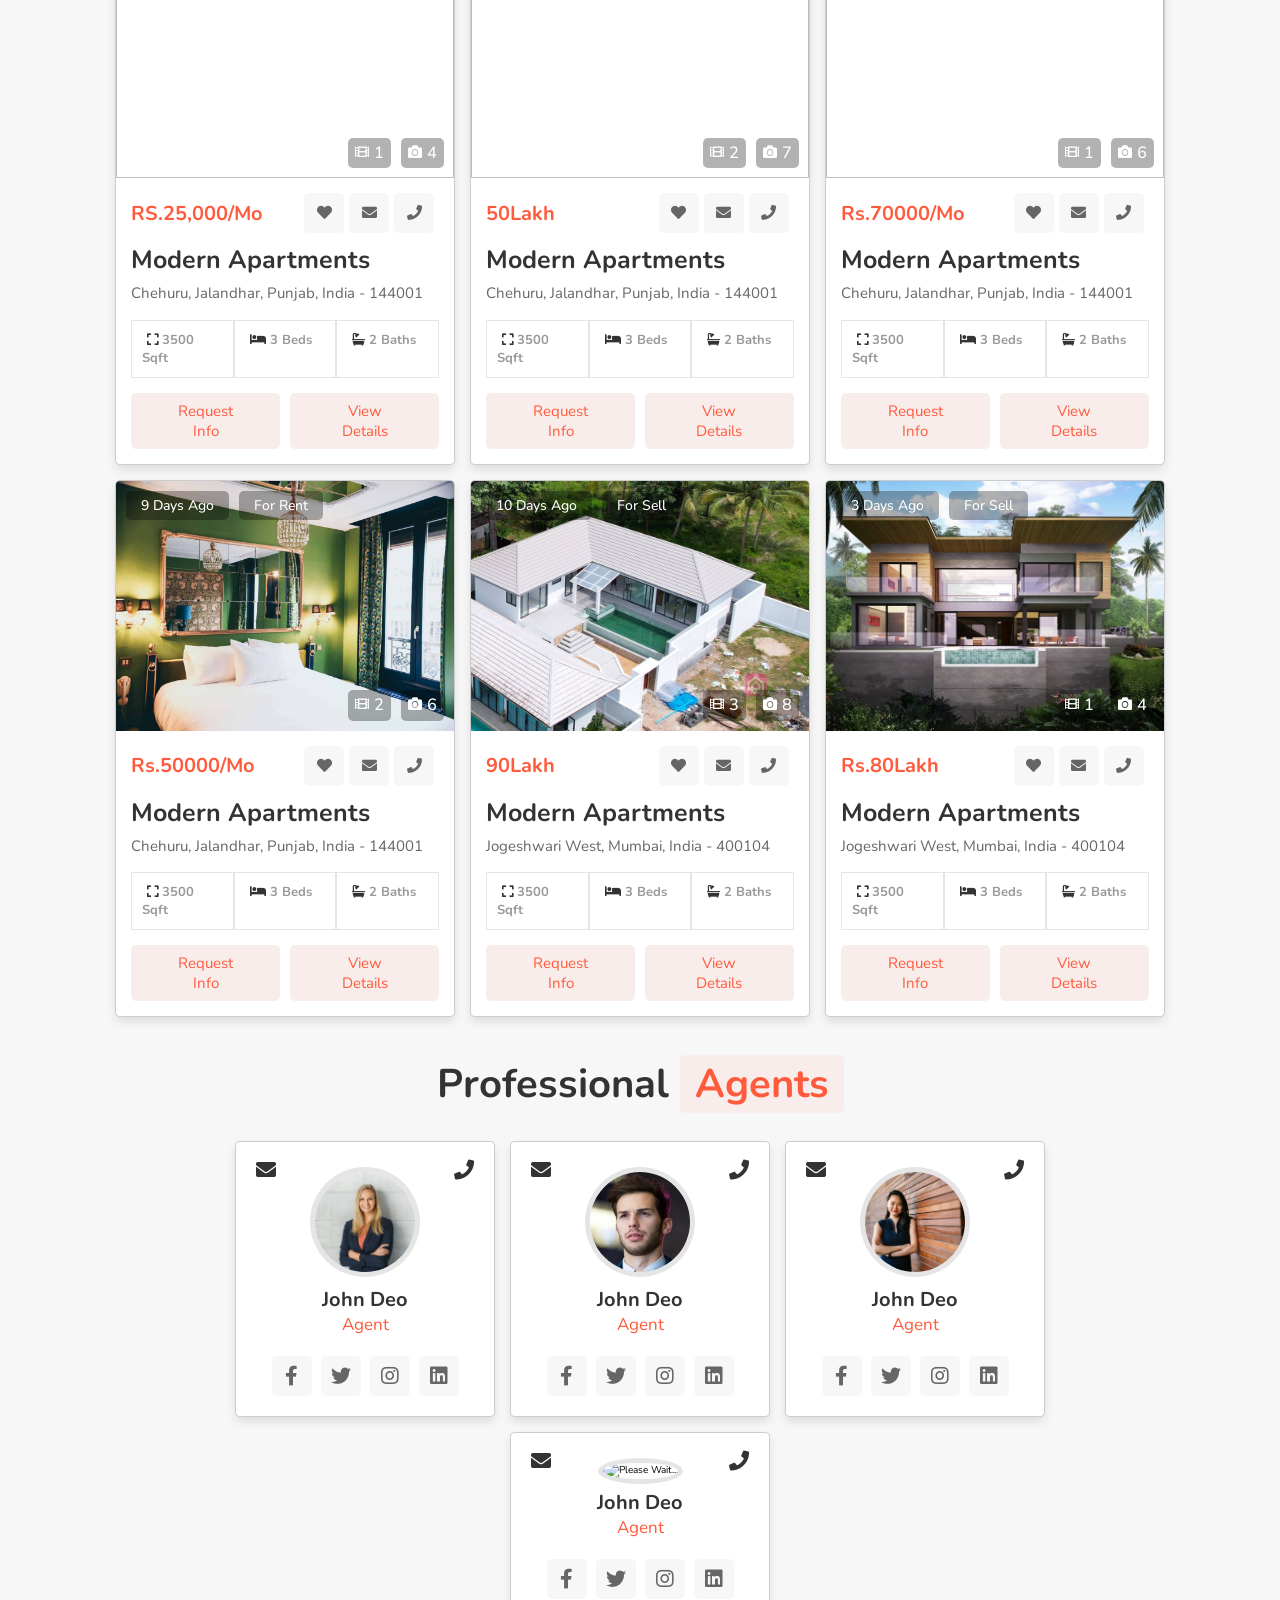
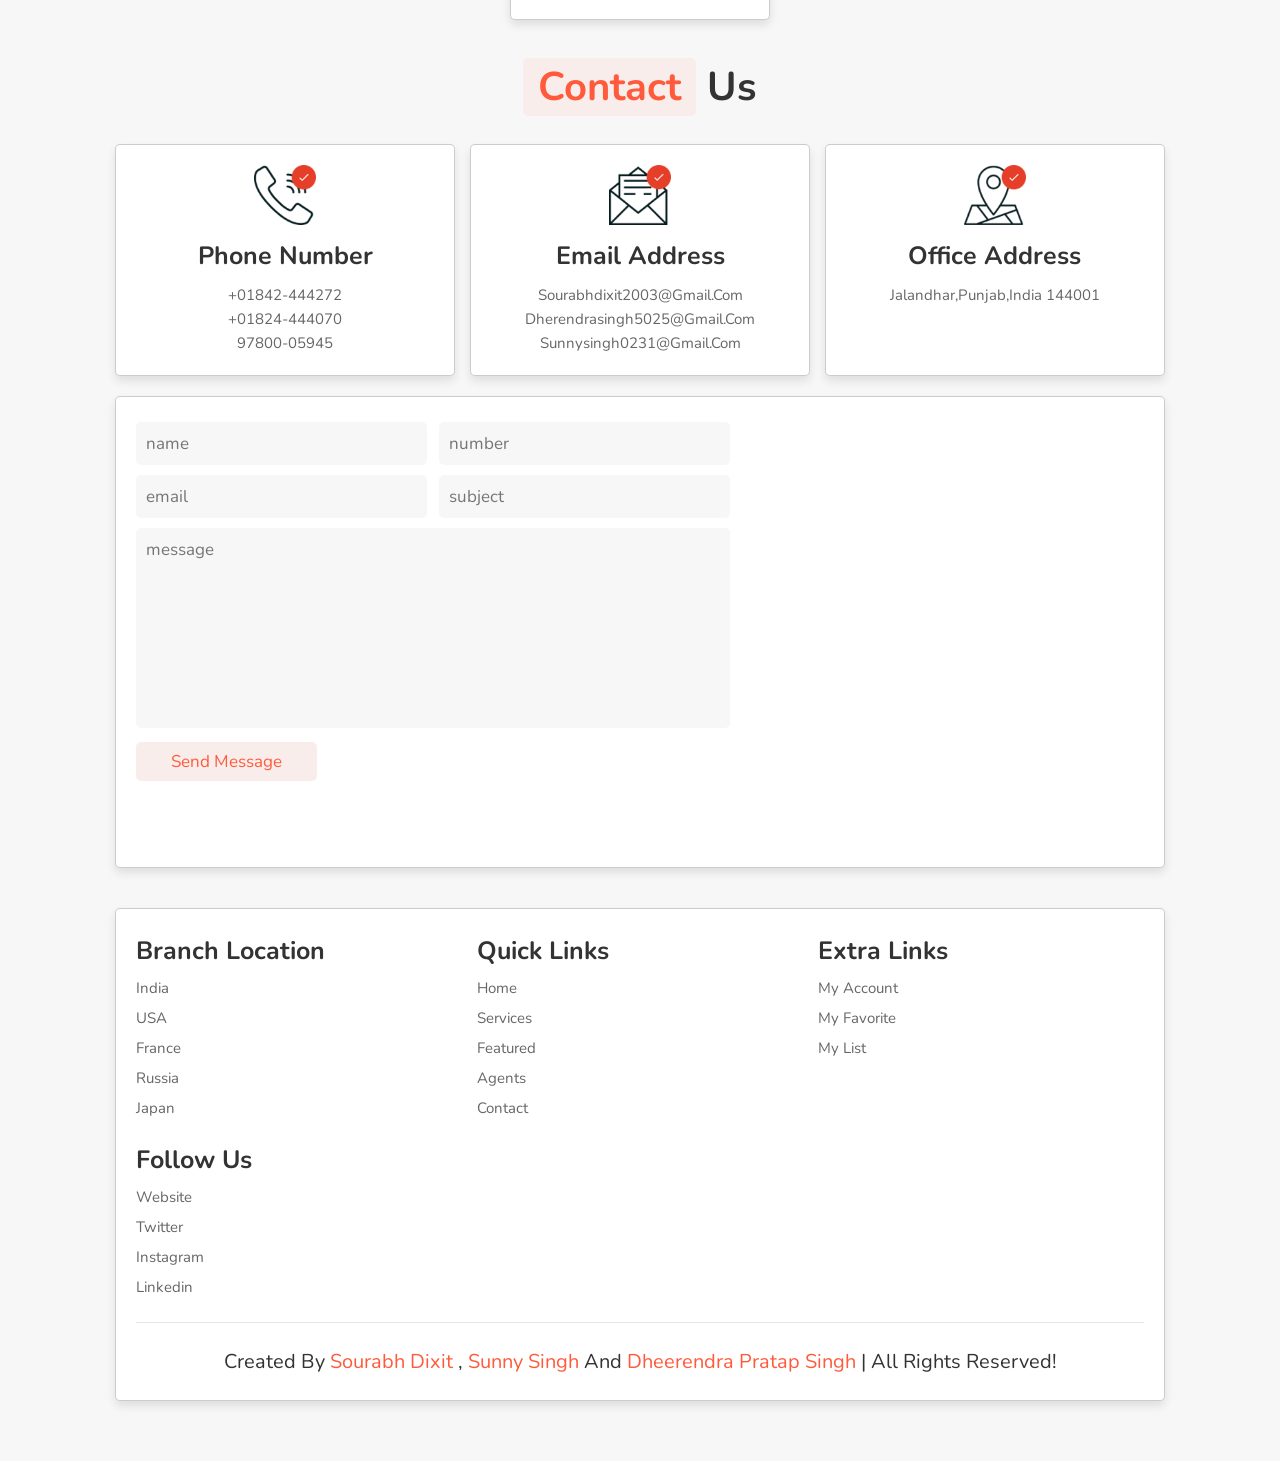
==== commit 69ea03dc: "Add files via upload" ====
--- a/index.html
+++ b/index.html
@@ -1,609 +1,588 @@
 <!DOCTYPE html>
 <html lang="en">
-<head>
-    <meta charset="UTF-8">
-    <meta http-equiv="X-UA-Compatible" content="IE=edge">
-    <meta name="viewport" content="width=device-width, initial-scale=1.0">
-    <title>complete responsive real estate website design tutorial</title>
+  <head>
+    <meta charset="UTF-8" />
+    <meta http-equiv="X-UA-Compatible" content="IE=edge" />
+    <meta name="viewport" content="width=device-width, initial-scale=1.0" />
+    <title>Real Estate Website</title>
 
     <!-- font awesome cdn link  -->
-    <link rel="stylesheet" href="https://cdnjs.cloudflare.com/ajax/libs/font-awesome/5.15.3/css/all.min.css">
+    <link
+      rel="stylesheet"
+      href="https://cdnjs.cloudflare.com/ajax/libs/font-awesome/5.15.3/css/all.min.css"
+    />
 
     <!-- custom css file link  -->
-    <link rel="stylesheet" href="index.css">
-
-</head>
-<body>
-    
-<!-- header section starts  -->
-
-<header>
-
-    <a href="#" class="logo"><span>real</span>Estate</a>
-
-    <nav class="navbar">
+    <link rel="stylesheet" href="./styles/index.css" />
+  </head>
+  <body>
+    <!-- header section starts  -->
+
+    <header>
+      <a href="#" class="logo"><span>real</span>Estate</a>
+
+      <nav class="navbar">
         <a href="#home">home</a>
         <a href="#services">services</a>
         <a href="#featured">featured</a>
         <a href="#agents">agents</a>
         <a href="#contact">contact</a>
-    </nav>
-
-    <div class="icons">
+      </nav>
+
+      <div class="icons">
         <div id="menu-bars" class="fas fa-bars"></div>
         <a href="#" class="fas fa-heart"></a>
         <a href="#" class="fas fa-user"></a>
-    </div>
-
-</header>
-
-<!-- header section ends -->
-
-<!-- home section starts  -->
-
-<section class="home" id="home">
-
-    <form action="">
-
+      </div>
+    </header>
+
+    <!-- header section ends -->
+
+    <!-- home section starts  -->
+
+    <section class="home" id="home">
+      <form action="">
         <h3>find your perfect home</h3>
 
         <div class="buttons-container">
-            <a href="#" class="btn">for rent</a>
-            <a href="#" class="btn">for sell</a>
+          <a href="#" class="btn">for rent</a>
+          <a href="#" class="btn">for sell</a>
         </div>
 
         <div class="inputBox">
-            <input type="search" name="" placeholder="neighborhood" id="">
-            <input type="search" name="" placeholder="city" id="">
-            <select name="" id="">
-                <option value="" disabled hidden selected>minimum price(*in lakh)</option>
-                <option value="10Lakh">10Lakh</option>
-                <option value="20Lakh">20Lakh</option>
-                <option value="30Lakh">30Lakh</option>
-                <option value="40Lakh">40Lakh</option>
-                <option value="50Lakh">50Lakh</option>
-                <option value="60Lakh">60Lakh</option>
-                <option value="70Lakh">70Lakh</option>
-        
-            </select>
-            <select name="" id="">
-                <option value="" disabled hidden selected>maximum price(*in lakh)</option>
-                <option value="20Lakh">20Lakh</option>
-                <option value="40Lakh">40Lakh</option>
-                <option value="60Lakh">60Lakh</option>
-                <option value="80Lakh">80Lakh</option>
-                <option value="100Lakh">100Lakh</option>
-                <option value="120Lakh">120Lakh</option>
-                <option value="150Lakh">150Lakh</option>
-                
-            </select>
-            <select name="" id="">
-                <option value="" disabled hidden selected>property status</option>
-                <option value="Ready To Move">Ready To Move</option>
-                <option value="under construction">under construction</option>
-                <option value="furnished">furnished</option>
-                <option value="semi-furnished">semi-furnished</option>
-                <option value="unfurnished">unfurnished</option>
-            </select>
-            <select name="" id="">
-                <option value="" disabled hidden selected>property type</option>
-                <option value="flat">flat</option>
-                <option value="house">house</option>
-                <option value="shop">shop</option>
-                <option value="warehouse">warehouse</option>
-                <option value="land">land</option>
-            </select>
-            <select name="" id="">
-                <option value="" disabled hidden selected>BHK</option>
-                <option value="1 BHK">1 BHK</option>
-                <option value="2 BHK">2 BHK</option>
-                <option value="3 BHK">3 BHK</option>
-                <option value="4 BHK">4 BHK</option>
-                <option value="5 BHK">5 BHK</option>
-            </select>
-            <select name="" id="">
-                <option value="" disabled hidden selected>aminities</option>
-                <option value="parking space">parking space</option>
-                <option value="swimming pool">swimming pool</option>
-                <option value="playground">playground</option>
-                <option value="security">security</option>
-                <option value="all">all</option>
-            </select>
-            <select name="" id="">
-                <option value="" disabled hidden selected>bedrooms</option>
-                <option value="1 bedroom">1 bedroom</option>
-                <option value="2 bedroom">2 bedroom</option>
-                <option value="3 bedroom">3 bedroom</option>
-                <option value="4 bedroom">4 bedroom</option>
-                <option value="5 bedroom">5 bedroom</option>
-            </select>
-            <select name="" id="">
-                <option value="" disabled hidden selected>bathrooms</option>
-                <option value="1 bathroom">1 bathroom</option>
-                <option value="2 bathroom">2 bathroom</option>
-                <option value="3 bathroom">3 bathroom</option>
-                <option value="4 bathroom">4 bathroom</option>
-                <option value="5 bathroom">5 bathroom</option>
-            </select>
-        </div>
-
-        <input type="submit" value="search property" class="btn">
-
-    </form>
-
-</section>
-
-<!-- home section ends -->
-
-<!-- services section starts  -->
-
-<section class="services" id="services">
-
-    <h1 class="heading"> our <span>services</span> </h1>
-
-    <div class="box-container">
-
-        <div class="box">
-            <img src="images/s-1.png" alt="">
-            <h3>buying home</h3>
-            <p>Well known and respected, Pattaya Realty have been providing real estate consultancy services to buyers, sellers, landlords and tenants, local and international clientele for 14 years. If you are searching to buy your dream villa, or planning to sell your studio condo, land or business property in or around Pattaya we can help. If you are a property investor seeking a substantial ROI, Pattaya Realty has the knowledge and expertise to help you.
-
-            </p>
-            <a href="#" class="btn">learn more</a>
-        </div>
-
-        <div class="box">
-            <img src="images/s-2.png" alt="">
-            <h3>renting home</h3>
-            <p>Lorem ipsum dolor sit amet consectetur adipisicing elit. Nam distinctio ipsa ab cum error quas fuga ad? Perspiciatis, autem officiis?</p>
-            <a href="#" class="btn">learn more</a>
-        </div>
-
-        <div class="box">
-            <img src="images/s-3.png" alt="">
-            <h3>selling home</h3>
-            <p>Lorem ipsum dolor sit amet consectetur adipisicing elit. Nam distinctio ipsa ab cum error quas fuga ad? Perspiciatis, autem officiis?</p>
-            <a href="#" class="btn">learn more</a>
-        </div>
-
-    </div>
-
-</section>
-
-<!-- services section ends -->
-
-<!-- featured section starts  -->
-
-<section class="featured" id="featured">
-
-    <h1 class="heading"> <span>featured</span> properties </h1>
-
-    <div class="box-container">
-
-        <div class="box">
-            <div class="image-container">
-                <img src="s" alt="">
-                <div class="info">
-                    <h3>3 days ago</h3>
-                    <h3>for rent</h3>
-                </div>
-                <div class="icons">
-                    <a href="#" class="fas fa-film"><h3>1</h3></a>
-                    <a href="#" class="fas fa-camera"><h3>4</h3></a>
-                </div>
-            </div>
-            <div class="content">
-                <div class="price">
-                    <h3>RS.25,000/mo</h3>
-                    <a href="#" class="fas fa-heart"></a>
-                    <a href="#" class="fas fa-envelope"></a>
-                    <a href="#" class="fas fa-phone"></a>
-                </div>
-                <div class="location">
-                    <h3>modern apartments</h3>
-                    <p>chehuru,Jalandhar,punjab,India 144001</p>
-                </div>
-                <div class="details">
-                    <h3> <i class="fas fa-expand"></i> 3500 sqft </h3>
-                    <h3> <i class="fas fa-bed"></i> 3 beds </h3>
-                    <h3> <i class="fas fa-bath"></i> 2 baths </h3>
-                </div>
-                <div class="buttons">
-                    <a href="#" class="btn">request info</a>
-                    <a href="#" class="btn">view details</a>
-                </div>
-            </div>
-        </div>
-
-        <div class="box">
-            <div class="image-container">
-                <img src="images/img-2.jpg" alt="">
-                <div class="info">
-                    <h3>6 days ago</h3>
-                    <h3>for sell</h3>
-                </div>
-                <div class="icons">
-                    <a href="#" class="fas fa-film"><h3>2</h3></a>
-                    <a href="#" class="fas fa-camera"><h3>7</h3></a>
-                </div>
-            </div>
-            <div class="content">
-                <div class="price">
-                    <h3>50Lakh</h3>
-                    <a href="#" class="fas fa-heart"></a>
-                    <a href="#" class="fas fa-envelope"></a>
-                    <a href="#" class="fas fa-phone"></a>
-                </div>
-                <div class="location">
-                    <h3>modern apartments</h3>
-                    <p>chehuru,Jalandhar,punjab,India 144001</p>
-                </div>
-                <div class="details">
-                    <h3> <i class="fas fa-expand"></i> 3500 sqft </h3>
-                    <h3> <i class="fas fa-bed"></i> 3 beds </h3>
-                    <h3> <i class="fas fa-bath"></i> 2 baths </h3>
-                </div>
-                <div class="buttons">
-                    <a href="#" class="btn">request info</a>
-                    <a href="#" class="btn">view details</a>
-                </div>
-            </div>
-        </div>
-
-        <div class="box">
-            <div class="image-container">
-                <img src="images/img-3.jpg" alt="">
-                <div class="info">
-                    <h3>1 days ago</h3>
-                    <h3>for rent</h3>
-                </div>
-                <div class="icons">
-                    <a href="#" class="fas fa-film"><h3>1</h3></a>
-                    <a href="#" class="fas fa-camera"><h3>6</h3></a>
-                </div>
-            </div>
-            <div class="content">
-                <div class="price">
-                    <h3>Rs.70000/mo</h3>
-                    <a href="#" class="fas fa-heart"></a>
-                    <a href="#" class="fas fa-envelope"></a>
-                    <a href="#" class="fas fa-phone"></a>
-                </div>
-                <div class="location">
-                    <h3>modern apartments</h3>
-                    <p>chehuru,Jalandhar,punjab,India 144001</p>
-                </div>
-                <div class="details">
-                    <h3> <i class="fas fa-expand"></i> 3500 sqft </h3>
-                    <h3> <i class="fas fa-bed"></i> 3 beds </h3>
-                    <h3> <i class="fas fa-bath"></i> 2 baths </h3>
-                </div>
-                <div class="buttons">
-                    <a href="#" class="btn">request info</a>
-                    <a href="#" class="btn">view details</a>
-                </div>
-            </div>
-        </div>
-
-        <div class="box">
-            <div class="image-container">
-                <img src="images/img-4.jpg" alt="">
-                <div class="info">
-                    <h3>9 days ago</h3>
-                    <h3>for rent</h3>
-                </div>
-                <div class="icons">
-                    <a href="#" class="fas fa-film"><h3>2</h3></a>
-                    <a href="#" class="fas fa-camera"><h3>6</h3></a>
-                </div>
-            </div>
-            <div class="content">
-                <div class="price">
-                    <h3>Rs.50000/mo</h3>
-                    <a href="#" class="fas fa-heart"></a>
-                    <a href="#" class="fas fa-envelope"></a>
-                    <a href="#" class="fas fa-phone"></a>
-                </div>
-                <div class="location">
-                    <h3>modern apartments</h3>
-                    <p>chehuru,Jalandhar,punjab,India 144001</p>
-                </div>
-                <div class="details">
-                    <h3> <i class="fas fa-expand"></i> 3500 sqft </h3>
-                    <h3> <i class="fas fa-bed"></i> 3 beds </h3>
-                    <h3> <i class="fas fa-bath"></i> 2 baths </h3>
-                </div>
-                <div class="buttons">
-                    <a href="#" class="btn">request info</a>
-                    <a href="#" class="btn">view details</a>
-                </div>
-            </div>
-        </div>
-
-        <div class="box">
-            <div class="image-container">
-                <img src="images/img-5.jpg" alt="">
-                <div class="info">
-                    <h3>10 days ago</h3>
-                    <h3>for sell</h3>
-                </div>
-                <div class="icons">
-                    <a href="#" class="fas fa-film"><h3>3</h3></a>
-                    <a href="#" class="fas fa-camera"><h3>8</h3></a>
-                </div>
-            </div>
-            <div class="content">
-                <div class="price">
-                    <h3>90Lakh</h3>
-                    <a href="#" class="fas fa-heart"></a>
-                    <a href="#" class="fas fa-envelope"></a>
-                    <a href="#" class="fas fa-phone"></a>
-                </div>
-                <div class="location">
-                    <h3>modern apartments</h3>
-                    <p>jogeshwari west, mumbai, india - 400104</p>
-                </div>
-                <div class="details">
-                    <h3> <i class="fas fa-expand"></i> 3500 sqft </h3>
-                    <h3> <i class="fas fa-bed"></i> 3 beds </h3>
-                    <h3> <i class="fas fa-bath"></i> 2 baths </h3>
-                </div>
-                <div class="buttons">
-                    <a href="#" class="btn">request info</a>
-                    <a href="#" class="btn">view details</a>
-                </div>
-            </div>
-        </div>
-
-        <div class="box">
-            <div class="image-container">
-                <img src="images/img-6.jpg" alt="">
-                <div class="info">
-                    <h3>3 days ago</h3>
-                    <h3>for sell</h3>
-                </div>
-                <div class="icons">
-                    <a href="#" class="fas fa-film"><h3>1</h3></a>
-                    <a href="#" class="fas fa-camera"><h3>4</h3></a>
-                </div>
-            </div>
-            <div class="content">
-                <div class="price">
-                    <h3>Rs.80Lakh</h3>
-                    <a href="#" class="fas fa-heart"></a>
-                    <a href="#" class="fas fa-envelope"></a>
-                    <a href="#" class="fas fa-phone"></a>
-                </div>
-                <div class="location">
-                    <h3>modern apartments</h3>
-                    <p>jogeshwari west, mumbai, india - 400104</p>
-                </div>
-                <div class="details">
-                    <h3> <i class="fas fa-expand"></i> 3500 sqft </h3>
-                    <h3> <i class="fas fa-bed"></i> 3 beds </h3>
-                    <h3> <i class="fas fa-bath"></i> 2 baths </h3>
-                </div>
-                <div class="buttons">
-                    <a href="#" class="btn">request info</a>
-                    <a href="#" class="btn">view details</a>
-                </div>
-            </div>
-        </div>
-
-    </div>
-    
-</section>
-
-<!-- featured section ends -->
-
-<!-- agents section starts  -->
-
-<section class="agents" id="agents">
-
-    <h1 class="heading"> professional <span>agents</span> </h1>
-
-    <div class="box-container">
-
-        <div class="box">
-            <a href="#" class="fas fa-envelope"></a>
-            <a href="#" class="fas fa-phone"></a>
-            <img src="C:\Users\sourabh\Pictures\images\pic-1.jpg" alt="Please wait...">
-            <h3>john deo</h3>
-            <span>agent</span>
-            <div class="share">
-                <a href="#" class="fab fa-facebook-f"></a>
-                <a href="#" class="fab fa-twitter"></a>
-                <a href="#" class="fab fa-instagram"></a>
-                <a href="#" class="fab fa-linkedin"></a>
-            </div>
-        </div>
-
-        <div class="box">
-            <a href="#" class="fas fa-envelope"></a>
-            <a href="#" class="fas fa-phone"></a>
-            <img src="images/pic-2.png" alt="Please wait...">
-            <h3>john deo</h3>
-            <span>agent</span>
-            <div class="share">
-                <a href="#" class="fab fa-facebook-f"></a>
-                <a href="#" class="fab fa-twitter"></a>
-                <a href="#" class="fab fa-instagram"></a>
-                <a href="#" class="fab fa-linkedin"></a>
-            </div>
-        </div>
-
-        <div class="box">
-            <a href="#" class="fas fa-envelope"></a>
-            <a href="#" class="fas fa-phone"></a>
-            <img src="images/pic-3.png" alt="Please wait...">
-            <h3>john deo</h3>
-            <span>agent</span>
-            <div class="share">
-                <a href="#" class="fab fa-facebook-f"></a>
-                <a href="#" class="fab fa-twitter"></a>
-                <a href="#" class="fab fa-instagram"></a>
-                <a href="#" class="fab fa-linkedin"></a>
-            </div>
-        </div>
-
-        <div class="box">
-            <a href="#" class="fas fa-envelope"></a>
-            <a href="#" class="fas fa-phone"></a>
-            <img src="C:\Users\sourabh\Pictures\images\pic-4.jpg" alt="Please wait...">
-            <h3>john deo</h3>
-            <span>agent</span>
-            <div class="share">
-                <a href="#" class="fab fa-facebook-f"></a>
-                <a href="#" class="fab fa-twitter"></a>
-                <a href="#" class="fab fa-instagram"></a>
-                <a href="#" class="fab fa-linkedin"></a>
-            </div>
-        </div>
-
-    </div>
-
-</section>
-
-<!-- agents section ends -->
-
-<!-- contact section starts  -->
-
-<section class="contact" id="contact">
-
-<h1 class="heading"> <span>contact</span> us </h1>
-
-<div class="icons-container">
-
-    <div class="icons">
-        <img src="images/icon-1.png" alt="">
-        <h3>phone number</h3>
-        <p>+01842-444272</p>
-        <p>+01824-444070</p>
-        <p>97800-05945</p>
-    </div>
-
-    <div class="icons">
-        <img src="images/icon-2.png" alt="">
-        <h3>email address</h3>
-        <p>sourabhdixit2003@gmail.com</p>
-        <p>dherendrasingh5025@gmail.com</p>
-        <p>sunnysingh0231@gmail.com</p>
-    </div>
-
-     <div class="icons">
-        <img src="images/icon-3.png" alt="">
-        <h3>office address</h3>
-        <p>Jalandhar,Punjab,India 144001</p>
-    </div>
-
-</div>
-
-<div class="row">
-
-    <form action="">
-        <div class="inputBox">
-            <input type="text" placeholder="name">
-            <input type="number" placeholder="number">
-        </div>
-        <div class="inputBox">
-            <input type="email" placeholder="email">
-            <input type="text" placeholder="subject">
-        </div>
-        <textarea name="" placeholder="message" id="" cols="30" rows="10"></textarea>
-        <input type="submit" value="send message" class="btn">
-    </form>
-
-    <iframe class="map" src="https://www.google.com/maps/embed?pb=!1m18!1m12!1m3!1d27276.273589009288!2d75.60319703778879!3d31.288977312574286!2m3!1f0!2f0!3f0!3m2!1i1024!2i768!4f13.1!3m3!1m2!1s0x391a5be0f6e4a2cd%3A0x93fe0a8830d35c79!2sJalandhar%20Cantt%2C%20Jalandhar%2C%20Punjab!5e0!3m2!1sen!2sin!4v1669712385983!5m2!1sen!2sin" width="900" height="450" style="border:0;" allowfullscreen="" loading="lazy" referrerpolicy="no-referrer-when-downgrade"></iframe>
-
-</div>
-
-</section>
-
-<!-- contact section ends -->
-
-<!-- footer section starts  -->
-
-<section class="footer">
-
-    <div class="footer-container">
-
+          <input type="search" name="" placeholder="neighborhood" id="" />
+          <input type="search" name="" placeholder="city" id="" />
+          <select name="" id="">
+            <option value="" disabled hidden selected>
+              minimum price(*in lakh)
+            </option>
+            <option value="10Lakh">10Lakh</option>
+            <option value="20Lakh">20Lakh</option>
+            <option value="30Lakh">30Lakh</option>
+            <option value="40Lakh">40Lakh</option>
+            <option value="50Lakh">50Lakh</option>
+            <option value="60Lakh">60Lakh</option>
+            <option value="70Lakh">70Lakh</option>
+          </select>
+          <select name="" id="">
+            <option value="" disabled hidden selected>
+              maximum price(*in lakh)
+            </option>
+            <option value="20Lakh">20Lakh</option>
+            <option value="40Lakh">40Lakh</option>
+            <option value="60Lakh">60Lakh</option>
+            <option value="80Lakh">80Lakh</option>
+            <option value="100Lakh">100Lakh</option>
+            <option value="120Lakh">120Lakh</option>
+            <option value="150Lakh">150Lakh</option>
+          </select>
+          <select name="" id="">
+            <option value="" disabled hidden selected>property status</option>
+            <option value="Ready To Move">Ready To Move</option>
+            <option value="under construction">under construction</option>
+            <option value="furnished">furnished</option>
+            <option value="semi-furnished">semi-furnished</option>
+            <option value="unfurnished">unfurnished</option>
+          </select>
+          <select name="" id="">
+            <option value="" disabled hidden selected>property type</option>
+            <option value="flat">flat</option>
+            <option value="house">house</option>
+            <option value="shop">shop</option>
+            <option value="warehouse">warehouse</option>
+            <option value="land">land</option>
+          </select>
+          <select name="" id="">
+            <option value="" disabled hidden selected>BHK</option>
+            <option value="1 BHK">1 BHK</option>
+            <option value="2 BHK">2 BHK</option>
+            <option value="3 BHK">3 BHK</option>
+            <option value="4 BHK">4 BHK</option>
+            <option value="5 BHK">5 BHK</option>
+          </select>
+          <select name="" id="">
+            <option value="" disabled hidden selected>aminities</option>
+            <option value="parking space">parking space</option>
+            <option value="swimming pool">swimming pool</option>
+            <option value="playground">playground</option>
+            <option value="security">security</option>
+            <option value="all">all</option>
+          </select>
+          <select name="" id="">
+            <option value="" disabled hidden selected>bedrooms</option>
+            <option value="1 bedroom">1 bedroom</option>
+            <option value="2 bedroom">2 bedroom</option>
+            <option value="3 bedroom">3 bedroom</option>
+            <option value="4 bedroom">4 bedroom</option>
+            <option value="5 bedroom">5 bedroom</option>
+          </select>
+          <select name="" id="">
+            <option value="" disabled hidden selected>bathrooms</option>
+            <option value="1 bathroom">1 bathroom</option>
+            <option value="2 bathroom">2 bathroom</option>
+            <option value="3 bathroom">3 bathroom</option>
+            <option value="4 bathroom">4 bathroom</option>
+            <option value="5 bathroom">5 bathroom</option>
+          </select>
+        </div>
+
+        <input type="submit" value="search property" class="btn" />
+      </form>
+    </section>
+
+    <!-- home section ends -->
+
+    <!-- services section starts  -->
+
+    <section class="services" id="services">
+      <h1 class="heading">our <span>services</span></h1>
+
+      <div class="box-container">
+        <div class="box">
+          <img src="images/s-1.png" alt="" />
+          <h3>buying home</h3>
+          <p>
+            Lorem ipsum dolor sit amet consectetur adipisicing elit. Nam
+            distinctio ipsa ab cum error quas fuga ad? Perspiciatis, autem
+            officiis?
+          </p>
+          <a href="#" class="btn">learn more</a>
+        </div>
+
+        <div class="box">
+          <img src="images/s-2.png" alt="" />
+          <h3>renting home</h3>
+          <p>
+            Lorem ipsum dolor sit amet consectetur adipisicing elit. Nam
+            distinctio ipsa ab cum error quas fuga ad? Perspiciatis, autem
+            officiis?
+          </p>
+          <a href="#" class="btn">learn more</a>
+        </div>
+
+        <div class="box">
+          <img src="images/s-3.png" alt="" />
+          <h3>selling home</h3>
+          <p>
+            Lorem ipsum dolor sit amet consectetur adipisicing elit. Nam
+            distinctio ipsa ab cum error quas fuga ad? Perspiciatis, autem
+            officiis?
+          </p>
+          <a href="#" class="btn">learn more</a>
+        </div>
+      </div>
+    </section>
+
+    <!-- services section ends -->
+
+    <!-- featured section starts  -->
+
+    <section class="featured" id="featured">
+      <h1 class="heading"><span>featured</span> properties</h1>
+
+      <div class="box-container">
+        <div class="box">
+          <div class="image-container">
+            <img src="images/img-1.jpg" alt="" />
+            <div class="info">
+              <h3>3 days ago</h3>
+              <h3>for rent</h3>
+            </div>
+            <div class="icons">
+              <a href="#" class="fas fa-film"><h3>1</h3></a>
+              <a href="#" class="fas fa-camera"><h3>4</h3></a>
+            </div>
+          </div>
+          <div class="content">
+            <div class="price">
+              <h3>RS.25,000/mo</h3>
+              <a href="#" class="fas fa-heart"></a>
+              <a href="#" class="fas fa-envelope"></a>
+              <a href="#" class="fas fa-phone"></a>
+            </div>
+            <div class="location">
+              <h3>modern apartments</h3>
+              <p>chehuru, Jalandhar, Punjab, India - 144001</p>
+            </div>
+            <div class="details">
+              <h3><i class="fas fa-expand"></i> 3500 sqft</h3>
+              <h3><i class="fas fa-bed"></i> 3 beds</h3>
+              <h3><i class="fas fa-bath"></i> 2 baths</h3>
+            </div>
+            <div class="buttons">
+              <a href="#" class="btn">request info</a>
+              <a href="#" class="btn">view details</a>
+            </div>
+          </div>
+        </div>
+
+        <div class="box">
+          <div class="image-container">
+            <img src="images/img-2.jpg" alt="" />
+            <div class="info">
+              <h3>6 days ago</h3>
+              <h3>for sell</h3>
+            </div>
+            <div class="icons">
+              <a href="#" class="fas fa-film"><h3>2</h3></a>
+              <a href="#" class="fas fa-camera"><h3>7</h3></a>
+            </div>
+          </div>
+          <div class="content">
+            <div class="price">
+              <h3>50Lakh</h3>
+              <a href="#" class="fas fa-heart"></a>
+              <a href="#" class="fas fa-envelope"></a>
+              <a href="#" class="fas fa-phone"></a>
+            </div>
+            <div class="location">
+              <h3>modern apartments</h3>
+              <p>chehuru, Jalandhar, Punjab, India - 144001</p>
+            </div>
+            <div class="details">
+              <h3><i class="fas fa-expand"></i> 3500 sqft</h3>
+              <h3><i class="fas fa-bed"></i> 3 beds</h3>
+              <h3><i class="fas fa-bath"></i> 2 baths</h3>
+            </div>
+            <div class="buttons">
+              <a href="#" class="btn">request info</a>
+              <a href="#" class="btn">view details</a>
+            </div>
+          </div>
+        </div>
+
+        <div class="box">
+          <div class="image-container">
+            <img src="images/img-3.jpg" alt="" />
+            <div class="info">
+              <h3>1 days ago</h3>
+              <h3>for rent</h3>
+            </div>
+            <div class="icons">
+              <a href="#" class="fas fa-film"><h3>1</h3></a>
+              <a href="#" class="fas fa-camera"><h3>6</h3></a>
+            </div>
+          </div>
+          <div class="content">
+            <div class="price">
+              <h3>Rs.70000/mo</h3>
+              <a href="#" class="fas fa-heart"></a>
+              <a href="#" class="fas fa-envelope"></a>
+              <a href="#" class="fas fa-phone"></a>
+            </div>
+            <div class="location">
+              <h3>modern apartments</h3>
+              <p>chehuru, Jalandhar, Punjab, India - 144001</p>
+            </div>
+            <div class="details">
+              <h3><i class="fas fa-expand"></i> 3500 sqft</h3>
+              <h3><i class="fas fa-bed"></i> 3 beds</h3>
+              <h3><i class="fas fa-bath"></i> 2 baths</h3>
+            </div>
+            <div class="buttons">
+              <a href="#" class="btn">request info</a>
+              <a href="#" class="btn">view details</a>
+            </div>
+          </div>
+        </div>
+
+        <div class="box">
+          <div class="image-container">
+            <img src="images/img-4.jpg" alt="" />
+            <div class="info">
+              <h3>9 days ago</h3>
+              <h3>for rent</h3>
+            </div>
+            <div class="icons">
+              <a href="#" class="fas fa-film"><h3>2</h3></a>
+              <a href="#" class="fas fa-camera"><h3>6</h3></a>
+            </div>
+          </div>
+          <div class="content">
+            <div class="price">
+              <h3>Rs.50000/mo</h3>
+              <a href="#" class="fas fa-heart"></a>
+              <a href="#" class="fas fa-envelope"></a>
+              <a href="#" class="fas fa-phone"></a>
+            </div>
+            <div class="location">
+              <h3>modern apartments</h3>
+              <p>chehuru, Jalandhar, Punjab, India - 144001</p>
+            </div>
+            <div class="details">
+              <h3><i class="fas fa-expand"></i> 3500 sqft</h3>
+              <h3><i class="fas fa-bed"></i> 3 beds</h3>
+              <h3><i class="fas fa-bath"></i> 2 baths</h3>
+            </div>
+            <div class="buttons">
+              <a href="#" class="btn">request info</a>
+              <a href="#" class="btn">view details</a>
+            </div>
+          </div>
+        </div>
+
+        <div class="box">
+          <div class="image-container">
+            <img src="images/img-5.jpg" alt="" />
+            <div class="info">
+              <h3>10 days ago</h3>
+              <h3>for sell</h3>
+            </div>
+            <div class="icons">
+              <a href="#" class="fas fa-film"><h3>3</h3></a>
+              <a href="#" class="fas fa-camera"><h3>8</h3></a>
+            </div>
+          </div>
+          <div class="content">
+            <div class="price">
+              <h3>90Lakh</h3>
+              <a href="#" class="fas fa-heart"></a>
+              <a href="#" class="fas fa-envelope"></a>
+              <a href="#" class="fas fa-phone"></a>
+            </div>
+            <div class="location">
+              <h3>modern apartments</h3>
+              <p>jogeshwari west, mumbai, india - 400104</p>
+            </div>
+            <div class="details">
+              <h3><i class="fas fa-expand"></i> 3500 sqft</h3>
+              <h3><i class="fas fa-bed"></i> 3 beds</h3>
+              <h3><i class="fas fa-bath"></i> 2 baths</h3>
+            </div>
+            <div class="buttons">
+              <a href="#" class="btn">request info</a>
+              <a href="#" class="btn">view details</a>
+            </div>
+          </div>
+        </div>
+
+        <div class="box">
+          <div class="image-container">
+            <img src="images/img-6.jpg" alt="" />
+            <div class="info">
+              <h3>3 days ago</h3>
+              <h3>for sell</h3>
+            </div>
+            <div class="icons">
+              <a href="#" class="fas fa-film"><h3>1</h3></a>
+              <a href="#" class="fas fa-camera"><h3>4</h3></a>
+            </div>
+          </div>
+          <div class="content">
+            <div class="price">
+              <h3>Rs.80Lakh</h3>
+              <a href="#" class="fas fa-heart"></a>
+              <a href="#" class="fas fa-envelope"></a>
+              <a href="#" class="fas fa-phone"></a>
+            </div>
+            <div class="location">
+              <h3>modern apartments</h3>
+              <p>jogeshwari west, mumbai, india - 400104</p>
+            </div>
+            <div class="details">
+              <h3><i class="fas fa-expand"></i> 3500 sqft</h3>
+              <h3><i class="fas fa-bed"></i> 3 beds</h3>
+              <h3><i class="fas fa-bath"></i> 2 baths</h3>
+            </div>
+            <div class="buttons">
+              <a href="#" class="btn">request info</a>
+              <a href="#" class="btn">view details</a>
+            </div>
+          </div>
+        </div>
+      </div>
+    </section>
+
+    <!-- featured section ends -->
+
+    <!-- agents section starts  -->
+
+    <section class="agents" id="agents">
+      <h1 class="heading">professional <span>agents</span></h1>
+
+      <div class="box-container">
+        <div class="box">
+          <a href="#" class="fas fa-envelope"></a>
+          <a href="#" class="fas fa-phone"></a>
+          <img src="images/pic-1.JPG" alt="Please wait..." />
+          <h3>john deo</h3>
+          <span>agent</span>
+          <div class="share">
+            <a href="#" class="fab fa-facebook-f"></a>
+            <a href="#" class="fab fa-twitter"></a>
+            <a href="#" class="fab fa-instagram"></a>
+            <a href="#" class="fab fa-linkedin"></a>
+          </div>
+        </div>
+
+        <div class="box">
+          <a href="#" class="fas fa-envelope"></a>
+          <a href="#" class="fas fa-phone"></a>
+          <img src="images/pic-2.png" alt="Please wait..." />
+          <h3>john deo</h3>
+          <span>agent</span>
+          <div class="share">
+            <a href="#" class="fab fa-facebook-f"></a>
+            <a href="#" class="fab fa-twitter"></a>
+            <a href="#" class="fab fa-instagram"></a>
+            <a href="#" class="fab fa-linkedin"></a>
+          </div>
+        </div>
+
+        <div class="box">
+          <a href="#" class="fas fa-envelope"></a>
+          <a href="#" class="fas fa-phone"></a>
+          <img src="images/pic-3.JPG" alt="Please wait..." />
+          <h3>john deo</h3>
+          <span>agent</span>
+          <div class="share">
+            <a href="#" class="fab fa-facebook-f"></a>
+            <a href="#" class="fab fa-twitter"></a>
+            <a href="#" class="fab fa-instagram"></a>
+            <a href="#" class="fab fa-linkedin"></a>
+          </div>
+        </div>
+
+        <div class="box">
+          <a href="#" class="fas fa-envelope"></a>
+          <a href="#" class="fas fa-phone"></a>
+          <img src="images\pic-4.jpg" alt="Please wait..." />
+          <h3>john deo</h3>
+          <span>agent</span>
+          <div class="share">
+            <a href="#" class="fab fa-facebook-f"></a>
+            <a href="#" class="fab fa-twitter"></a>
+            <a href="#" class="fab fa-instagram"></a>
+            <a href="#" class="fab fa-linkedin"></a>
+          </div>
+        </div>
+      </div>
+    </section>
+
+    <!-- agents section ends -->
+
+    <!-- contact section starts  -->
+
+    <section class="contact" id="contact">
+      <h1 class="heading"><span>contact</span> us</h1>
+
+      <div class="icons-container">
+        <div class="icons">
+          <img src="images/icon-1.png" alt="" />
+          <h3>phone number</h3>
+          <p>+01842-444272</p>
+          <p>+01824-444070</p>
+          <p>97800-05945</p>
+        </div>
+
+        <div class="icons">
+          <img src="images/icon-2.png" alt="" />
+          <h3>email address</h3>
+          <p>sourabhdixit2003@gmail.com</p>
+          <p>dherendrasingh5025@gmail.com</p>
+          <p>sunnysingh0231@gmail.com</p>
+        </div>
+
+        <div class="icons">
+          <img src="images/icon-3.png" alt="" />
+          <h3>office address</h3>
+          <p>Jalandhar,Punjab,India 144001</p>
+        </div>
+      </div>
+
+      <div class="row">
+        <form action="">
+          <div class="inputBox">
+            <input type="text" placeholder="name" />
+            <input type="number" placeholder="number" />
+          </div>
+          <div class="inputBox">
+            <input type="email" placeholder="email" />
+            <input type="text" placeholder="subject" />
+          </div>
+          <textarea
+            name=""
+            placeholder="message"
+            id=""
+            cols="30"
+            rows="10"
+          ></textarea>
+          <input type="submit" value="send message" class="btn" />
+        </form>
+
+        <iframe
+          class="map"
+          src="https://www.google.com/maps/embed?pb=!1m18!1m12!1m3!1d27276.273589009288!2d75.60319703778879!3d31.288977312574286!2m3!1f0!2f0!3f0!3m2!1i1024!2i768!4f13.1!3m3!1m2!1s0x391a5be0f6e4a2cd%3A0x93fe0a8830d35c79!2sJalandhar%20Cantt%2C%20Jalandhar%2C%20Punjab!5e0!3m2!1sen!2sin!4v1669712385983!5m2!1sen!2sin"
+          width="900"
+          height="450"
+          style="border: 0"
+          allowfullscreen=""
+          loading="lazy"
+          referrerpolicy="no-referrer-when-downgrade"
+        ></iframe>
+      </div>
+    </section>
+
+    <!-- contact section ends -->
+
+    <!-- footer section starts  -->
+
+    <section class="footer">
+      <div class="footer-container">
         <div class="box-container">
-
-            <div class="box">
-                <h3>branch location</h3>
-                <a href="#">india</a>
-                <a href="#">USA</a>
-                <a href="#">france</a>
-                <a href="#">russia</a>
-                <a href="#">japan</a>
-            </div> 
-            
-            <div class="box">
-                <h3>quick links</h3>
-                <a href="#">home</a>
-                <a href="#">services</a>
-                <a href="#">featured</a>
-                <a href="#">agents</a>
-                <a href="#">contact</a>
-            </div> 
-
-            <div class="box">
-                <h3>extra links</h3>
-                <a href="#">my account</a>
-                <a href="#">my favorite</a>
-                <a href="#">my list</a>
-            </div> 
-
-            <div class="box">
-                <h3>follow us</h3>
-                <a href="https://www.richdad.com/">Website</a>
-                <a href="#">twitter</a>
-                <a href="#">instagram</a>
-                <a href="#">linkedin</a>
-            </div> 
-
-        </div>
-
-        <div class="credit">created by <span> Sourabh Dixit</span> , <span> Sunny Singh </span> and <span>Dheerendra Pratap Singh </span> | all rights reserved! </div>
-
-    </div>
-
-</section>
-
-<!-- footer section ends -->
-
-
-
-
-
-
-
-
-
-
-
-
-
-
-
-
-
-
-<!-- javascript part  -->
-<script>
-
-let menu = document.querySelector('#menu-bars');
-let navbar = document.querySelector('.navbar');
-
-menu.onclick = () =>{
-    navbar.classList.toggle('active');
-    menu.classList.toggle('fa-times');
-}
-
-
-
-</script>
-
-</body>
+          <div class="box">
+            <h3>branch location</h3>
+            <a href="#">india</a>
+            <a href="#">USA</a>
+            <a href="#">france</a>
+            <a href="#">russia</a>
+            <a href="#">japan</a>
+          </div>
+
+          <div class="box">
+            <h3>quick links</h3>
+            <a href="#">home</a>
+            <a href="#">services</a>
+            <a href="#">featured</a>
+            <a href="#">agents</a>
+            <a href="#">contact</a>
+          </div>
+
+          <div class="box">
+            <h3>extra links</h3>
+            <a href="#">my account</a>
+            <a href="#">my favorite</a>
+            <a href="#">my list</a>
+          </div>
+
+          <div class="box">
+            <h3>follow us</h3>
+            <a href="https://www.richdad.com/">Website</a>
+            <a href="#">twitter</a>
+            <a href="#">instagram</a>
+            <a href="#">linkedin</a>
+          </div>
+        </div>
+
+        <div class="credit">
+          created by <span> Sourabh Dixit</span> ,
+          <span> Sunny Singh </span> and <span>Dheerendra Pratap Singh </span> |
+          all rights reserved!
+        </div>
+      </div>
+    </section>
+
+    <!-- footer section ends -->
+
+    <!-- javascript part  -->
+    <script>
+      let menu = document.querySelector("#menu-bars");
+      let navbar = document.querySelector(".navbar");
+
+      menu.onclick = () => {
+        navbar.classList.toggle("active");
+        menu.classList.toggle("fa-times");
+      };
+    </script>
+  </body>
 </html>
-
--- a/styles/index.css
+++ b/styles/index.css
@@ -0,0 +1,642 @@
+@import url('https://fonts.googleapis.com/css2?family=Nunito:wght@200;300;400;600;700&display=swap');
+
+:root{
+    --red:#ff5a3c;
+    --light-red:#f9edeb;
+}
+
+*{
+    font-family: 'Nunito', sans-serif;
+    margin:0; padding:0;
+    box-sizing: border-box;
+    outline: none; border:none;
+    text-decoration: none;
+    text-transform: capitalize;
+}
+
+html{
+    font-size: 62.5%;
+    overflow-x: hidden;
+    scroll-behavior: smooth;
+    scroll-padding-top: 7rem;
+}
+
+body{
+    background:#f7f7f7;
+}
+
+section{
+    padding:2rem 9%;
+}
+
+.btn{
+    margin-top: 1rem;
+    display: inline-block;
+    padding:.8rem 3.5rem;
+    border-radius: .5rem;
+    font-size: 1.7rem;
+    color:var(--red);
+    background:var(--light-red);
+    cursor: pointer;
+    text-align: center;
+}
+
+.btn:hover{
+    background:var(--red);
+    color:#fff;
+}
+
+.heading{
+    text-align: center;
+    color:#333;
+    font-size: 4rem;
+    padding-bottom: 3rem;
+}
+
+.heading span{
+    color:var(--red);
+    background:var(--light-red);
+    border-radius: .5rem;
+    padding:.2rem 1.5rem;
+}
+
+header{
+    position: fixed;
+    top:0; left:0; right:0;
+    z-index: 1000;
+    background:#fff;
+    padding:1.5rem 9%;
+    box-shadow: 0 .5rem 1rem rgba(0,0,0,.1);
+    display: flex;
+    align-items: center;
+    justify-content: space-between;
+}
+
+header .logo{
+    font-weight: bolder;
+    font-size: 2.5rem;
+    color:#333;
+}
+
+header .logo span{
+    color:var(--red);
+}
+
+header .navbar a{
+    color:#333;
+    font-size: 2rem;
+    padding:0 1.5rem;
+}
+
+header .navbar a:hover{
+    color:var(--red);
+}
+
+header .icons #menu-bars,
+header .icons a{
+    height:4.5rem;
+    line-height: 4.5rem;
+    width:5rem;
+    font-size: 2rem;
+    margin-right: .5rem;
+    border-radius: .5rem;
+    color:var(--red);
+    background:var(--light-red);
+    text-align: center;
+}
+
+header .icons #menu-bars:hover,
+header .icons a:hover{
+    background-color:var(--red);
+    color:#fff;
+}
+
+header .icons #menu-bars{
+    display: none;
+}
+
+.home{
+    min-height: 100vh;
+    background:url(../images/home-bg.jpg) no-repeat;
+    background-size: cover;
+    background-position: center;
+    background-attachment: fixed;
+    display: flex;
+    align-items: center;
+    justify-content: center;
+}
+
+.home form{
+    margin-top: 7rem;
+    background:#fff;
+    border-radius: .5rem;
+    box-shadow: 0 .5rem 1rem rgba(0,0,0,.2);
+    border:.1rem solid rgba(0,0,0,.2);
+    width:70rem;
+    padding:2rem;
+}
+
+.home form h3{
+    text-align: center;
+    color:#333;
+    font-size: 3rem;
+}
+
+.home form .buttons-container{
+    display: flex;
+    gap:1.5rem;
+}
+
+.home form .buttons-container .btn{
+    flex:1;
+}
+
+.home form .inputBox{
+    display: flex;
+    flex-wrap: wrap;
+    gap:1.5rem;
+    margin-top: 2rem;
+}
+
+.home form .inputBox input,
+.home form .inputBox select{
+    flex:1 1 25rem;
+    border:.1rem solid #333;
+    box-shadow: 0 .5rem 1.5rem rgba(0,0,0,.1);
+    font-size: 1.5rem;
+    padding:1rem;
+    text-transform: none;
+}
+
+.home form .btn{
+    width: 100%;
+    margin-top: 2rem;
+}
+
+.services .box-container{
+    display: flex;
+    flex-wrap: wrap;
+    gap:1.5rem;
+}
+
+.services .box-container .box{
+    flex:1 1 30rem;
+    border-radius: .5rem;
+    background:#fff;
+    box-shadow: 0 .5rem 1rem rgba(0,0,0,.1);
+    border:.1rem solid rgba(0,0,0,.2);
+    text-align: center;
+    padding:2rem;
+}
+
+.services .box-container .box h3{
+    font-size: 2.5rem;
+    color:#333;
+}
+
+.services .box-container .box p{
+    font-size: 1.5rem;
+    color:#666;
+    padding:.5rem 0;
+    line-height: 2;
+}
+
+.featured .box-container{
+    display: flex;
+    flex-wrap: wrap;
+    gap:1.5rem;
+}
+
+.featured .box-container .box{
+    border:.1rem solid rgba(0,0,0,.2);
+    box-shadow: 0 .5rem 1rem rgba(0,0,0,.1);
+    border-radius: .5rem;
+    overflow:hidden;
+    background:#fff;
+    flex:1 1 30rem;
+}
+
+.featured .box-container .box .image-container{
+    overflow:hidden;
+    position: relative;
+    width: 100%;
+    height: 25rem;
+}
+
+.featured .box-container .box .image-container img{
+    width: 100%;
+    height: 100%;
+    object-fit: cover;
+    transition: .2s linear;
+}
+
+.featured .box-container .box:hover .image-container img{
+    transform: scale(1.1);
+}
+
+.featured .box-container .box .image-container .info{
+    position: absolute;
+    top:1rem; left:0;
+    display: flex;
+}
+
+.featured .box-container .box .image-container .info h3{
+    font-weight: 500;
+    font-size: 1.4rem;
+    color:#fff;
+    background:rgba(0,0,0,.3);
+    border-radius: .5rem;
+    padding:.5rem 1.5rem;
+    margin-left: 1rem;
+}
+
+.featured .box-container .box .image-container .icons{
+    position: absolute;
+    bottom:1rem; right:0;
+    display: flex;
+}
+
+.featured .box-container .box .image-container .icons a{
+    font-size: 1.4rem;
+    color:#fff;
+    display: flex;
+    border-radius: .5rem;
+    background: rgba(0,0,0,.3);
+    margin-right: 1rem;
+    padding:.7rem;
+}
+
+.featured .box-container .box .image-container .icons a h3{
+    font-weight: 500;
+    padding-left: .5rem;
+}
+
+.featured .box-container .box .image-container .icons a:hover{
+    background:var(--red);
+}
+
+.featured .box-container .box .content{
+    padding:1.5rem;
+}
+
+.featured .box-container .box .content .price{
+    display: flex;
+    align-items: center;
+}
+
+.featured .box-container .box .content .price h3{
+    color:var(--red);
+    font-size: 2rem;
+    margin-right: auto;
+}
+
+.featured .box-container .box .content .price a{
+    color:#666;
+    font-size: 1.5rem;
+    margin-right: .5rem;
+    border-radius: .5rem;
+    height:4rem;
+    width:4rem;
+    line-height: 4rem;
+    text-align: center;
+    background:#f7f7f7;
+}
+
+.featured .box-container .box .content .price a:hover{
+    background:var(--red);
+    color:#fff;
+}
+
+.featured .box-container .box .content .location{
+    padding:1rem 0;
+}
+
+.featured .box-container .box .content .location h3{
+    font-size: 2.5rem;
+    color:#333;
+}
+
+.featured .box-container .box .content .location p{
+    font-size: 1.5rem;
+    color:#666;
+    line-height: 1.5;
+    padding-top: .5rem;
+}
+
+.featured .box-container .box .content .details{
+    padding:.5rem 0;
+    display: flex;
+}
+
+.featured .box-container .box .content .details h3{
+    flex:1;
+    padding:1rem;
+    border:.1rem solid rgba(0,0,0,.1);
+    color:#999;
+    font-size: 1.3rem;
+}
+
+.featured .box-container .box .content .details h3 i{
+    color:#333;
+    padding-left: .5rem;
+}
+
+.featured .box-container .box .content .buttons{
+    display: flex;
+    gap:1rem;
+}
+
+.featured .box-container .box .content .buttons .btn{
+    flex:1;
+    font-size: 1.5rem;
+}
+
+.agents .box-container{
+    display: flex;
+    flex-wrap: wrap;
+    gap:1.5rem;
+    justify-content: center;
+}
+
+.agents .box-container .box{
+    background:#fff;
+    text-align: center;
+    border:.1rem solid rgba(0,0,0,.2);
+    box-shadow: 0 .5rem 1rem rgba(0,0,0,.1);
+    border-radius: .5rem;
+    padding:2rem;
+    position: relative;
+    width:26rem;
+}
+
+.agents .box-container .box .fa-envelope{
+    position: absolute;
+    top:1.8rem; left:2rem;
+    color:#333;
+    font-size: 2rem;
+}
+
+.agents .box-container .box .fa-envelope:hover{
+    color:var(--red);
+}
+
+.agents .box-container .box .fa-phone{
+    position: absolute;
+    top:1.8rem; right:2rem;
+    color:#333;
+    font-size: 2rem;
+}
+
+.agents .box-container .box .fa-phone:hover{
+    color:var(--red);
+}
+
+.agents .box-container .box img{
+    border-radius: 50%;
+    box-shadow: 0 0 0 .5rem rgba(0,0,0,.1);
+    object-fit: cover;
+    height:10rem;
+    width:10rem;
+    margin:1rem 0;
+}
+
+.agents .box-container .box h3{
+    font-size: 2rem;
+    color:#333;
+}
+
+.agents .box-container .box span{
+    font-size: 1.7rem;
+    color:var(--red);
+}
+
+.agents .box-container .box .share{
+    padding-top: 2rem;
+}
+
+.agents .box-container .box .share a{
+    margin:0 .3rem;
+    height:4rem;
+    width:4rem;
+    line-height: 4rem;
+    background:#f7f7f7;
+    color:#666;
+    border-radius: .5rem;
+    font-size: 2rem;
+}
+
+.agents .box-container .box .share a:hover{
+    background:var(--red);
+    color:#fff;
+}
+
+.contact .icons-container{
+    display: flex;
+    flex-wrap: wrap;
+    gap:1.5rem;
+    padding-bottom: 2rem;
+}
+
+.contact .icons-container .icons{
+    flex:1 1 25rem;
+    background: #fff;
+    padding:2rem;
+    border:.1rem solid rgba(0,0,0,.2);
+    border-radius: .5rem;
+    box-shadow: 0 .5rem 1rem rgba(0,0,0,.1);
+    text-align: center;
+}
+
+.contact .icons-container .icons img{
+    height:6rem;
+}
+
+.contact .icons-container .icons h3{
+    font-size: 2.5rem;
+    color:#333;
+    padding:1rem 0;
+}
+
+.contact .icons-container .icons p{
+    font-size: 1.5rem;
+    color:#666;
+    padding:.2rem 0;
+}
+
+.contact .row{
+    background: #fff;
+    border:.1rem solid rgba(0,0,0,.2);
+    box-shadow: 0 .5rem 1rem rgba(0,0,0,.1);
+    border-radius: .5rem;
+    display: flex;
+    flex-wrap: wrap-reverse;
+    padding:1rem;
+}
+
+.contact .row form{
+    flex:1 1 50rem;
+    padding:.5rem 1rem;
+}
+
+.contact .row .map{
+    flex:1 1 30rem;
+    width:100%;
+    padding:1rem;
+}
+
+.contact .row form .inputBox{
+    display: flex;
+    flex-wrap: wrap;
+    justify-content: space-between;
+}
+
+.contact .row form textarea,
+.contact .row form .inputBox input{
+    margin-top: 1rem;
+    padding:1rem;
+    font-size: 1.7rem;
+    color:#333;
+    background: #f7f7f7;
+    border-radius: .5rem;
+    text-transform: none;
+    width:49%;
+}
+
+.contact .row form textarea{
+    width:100%;
+    height:20rem;
+    resize: none;
+}
+
+.contact .row form textarea:focus,
+.contact .row form .inputBox input:focus{
+    background-color: var(--light-red);
+}
+
+.footer .footer-container{
+    background:#fff;
+    border:.1rem solid rgba(0,0,0,.2);
+    border-radius: .5rem;
+    box-shadow: 0 .5rem 1rem rgba(0,0,0,.1);
+    padding:2rem;
+}
+ 
+.footer .footer-container .box-container{
+    display: flex;
+    flex-wrap: wrap;
+    gap:1.5rem;
+}
+
+.footer .footer-container .box-container .box{
+    flex:1 1 25rem;
+}
+
+.footer .footer-container .box-container .box h3{
+    font-size: 2.5rem;
+    color:#333;
+    padding:.5rem 0;
+}
+
+.footer .footer-container .box-container .box a{
+    display: block;
+    font-size: 1.5rem;
+    color:#666;
+    padding:.5rem 0;
+}
+
+.footer .footer-container .box-container .box a:hover{
+    color:var(--red);
+    text-decoration: underline;
+}
+
+.footer .footer-container .credit{
+    margin-top: 2rem;
+    padding:.5rem;
+    padding-top: 2.5rem;
+    font-size: 2rem;
+    text-align: center;
+    color:#333;
+    border-top: .1rem solid rgba(0,0,0,.1);
+}
+
+.footer .footer-container .credit span{
+    color:var(--red);
+}
+
+.footer .footer-container {
+    margin-bottom: 4rem;
+}
+
+
+
+
+
+
+
+
+
+
+
+
+
+/* media queries  */
+@media (max-width:991px){
+
+    html{
+        font-size:55%;
+    }
+
+    header{
+        padding:1.5rem 1rem;
+    }
+
+    section{
+        padding:1.5rem;
+    }
+
+}
+
+@media (max-width:768px){
+
+    header .icons #menu-bars{
+        display: inline-block;
+    }
+
+    header .navbar{
+        position: absolute;
+        left:0; right:0; top:100%;
+        background:#f7f7f7;
+        border-top: .1rem solid #333;
+        border-bottom: .1rem solid #333;
+        transition: .2s linear;
+        clip-path: polygon(0 0, 100% 0, 100% 0, 0 0);
+    }
+
+    header .navbar.active{
+        clip-path: polygon(0 0, 100% 0, 100% 100%, 0% 100%);
+    }
+
+    header .navbar a{
+        display: block;
+        padding:1.5rem;
+        margin:1.5rem;
+        background:#fff;
+        border:.1rem solid #333;
+        box-shadow: 0 .5rem 1rem rgba(0,0,0,.1);
+        border-radius: .5rem;
+    }
+
+}
+
+@media (max-width:450px){
+
+    html{
+        font-size:50%;
+    }
+
+    .contact .row form .inputBox input{
+        width: 100%;
+    }
+
+}
+
